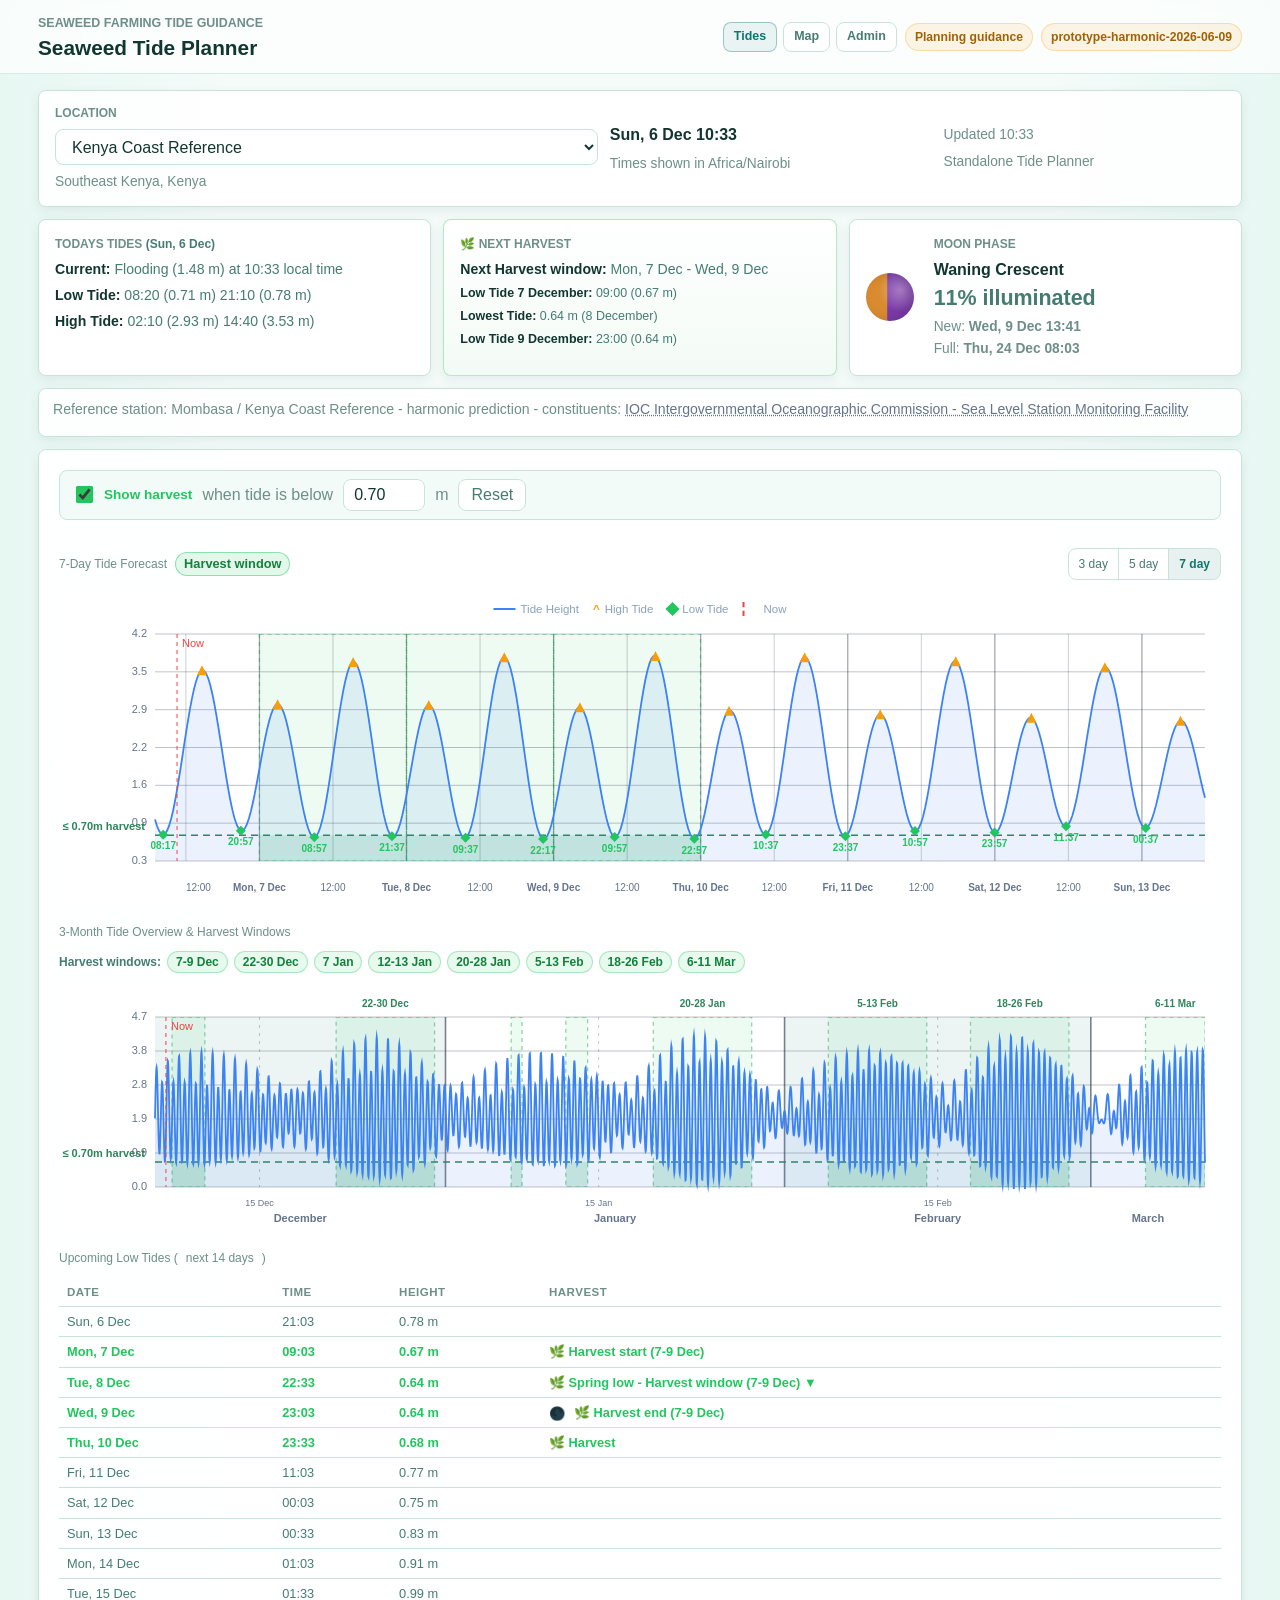
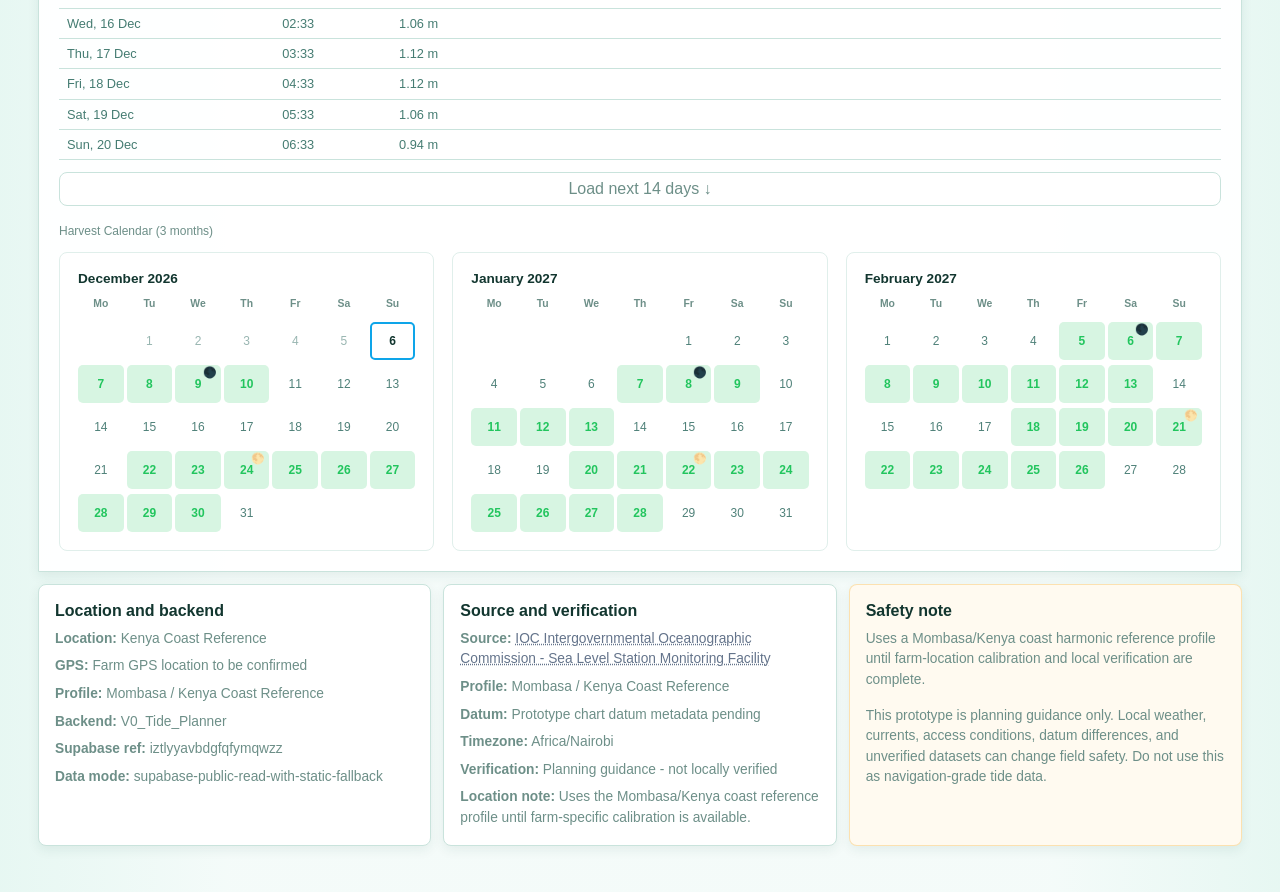
==== index.html @ 131a3a23 "Publish Seaweed Tide Planner static site" ====
<!doctype html>
<html lang="en">
<head>
  <meta charset="utf-8">
  <meta name="viewport" content="width=device-width, initial-scale=1">
  <meta name="theme-color" content="#0f766e">
  <title>Seaweed Tide Planner</title>
  <link rel="stylesheet" href="./assets/css/tides.css?v=20260611-today-date">
</head>
<body>
  <header class="app-header">
    <div class="app-header-inner">
      <div>
        <p class="eyebrow">Seaweed farming tide guidance</p>
        <h1>Seaweed Tide Planner</h1>
      </div>
      <div class="header-actions">
        <nav class="app-nav" aria-label="Main navigation">
          <a href="./index.html" aria-current="page">Tides</a>
          <a href="./map.html">Map</a>
          <a href="./admin.html">Admin</a>
        </nav>
        <div class="header-status">
        <span id="verificationBadge" class="status-pill">Loading</span>
        <span id="datasetBadge" class="status-pill status-muted">Dataset</span>
        </div>
      </div>
    </div>
  </header>

  <main class="app-shell">
    <section class="location-card" aria-label="Location and tide controls">
      <div class="field-group location-field">
        <label for="locationSelect">Location</label>
        <select id="locationSelect"></select>
        <span id="locationMeta" class="field-hint"></span>
      </div>

      <div class="clock-panel" aria-live="polite">
        <span id="localClock" class="clock-value">Loading</span>
        <span id="timeZoneLabel" class="field-hint">Times shown in selected timezone</span>
      </div>

      <div class="location-card-status">
        <span id="lastUpdated" class="panel-meta">Updated --</span>
        <span class="field-hint">Standalone Tide Planner</span>
      </div>
    </section>

    <section class="summary-grid" aria-label="Tide summary">
      <article class="summary-card today-tides-card">
        <div class="card-label">Todays Tides <span id="todayTidesDate"></span></div>
        <div class="summary-line"><strong>Current:</strong> <span id="currentTideState">Loading</span></div>
        <div class="summary-line"><strong>Low Tide:</strong> <span id="todayLowTides">--</span></div>
        <div class="summary-line"><strong>High Tide:</strong> <span id="todayHighTides">--</span></div>
      </article>

      <article class="summary-card accent">
        <div class="card-label">&#127807; Next Harvest</div>
        <div class="summary-line"><strong>Next Harvest window:</strong> <span id="harvestWindow">Loading</span></div>
        <div class="summary-line harvest-detail-line"><strong id="harvestStartLabel">Low Tide:</strong> <span id="harvestStartLow">--</span></div>
        <div class="summary-line harvest-detail-line"><strong>Lowest Tide:</strong> <span id="harvestLowestLow">--</span></div>
        <div class="summary-line harvest-detail-line"><strong id="harvestEndLabel">Low Tide:</strong> <span id="harvestEndLow">--</span></div>
      </article>

      <article class="summary-card moon-summary-card">
        <div class="moon-disc summary-moon-disc" aria-hidden="true"></div>
        <div class="moon-summary-content">
          <div class="card-label">Moon phase</div>
          <div id="moonPhase" class="card-main">Loading</div>
          <div id="moonIllumination" class="card-value">--</div>
          <div class="moon-events">
            <span>New: <strong id="nextNewMoon">--</strong></span>
            <span>Full: <strong id="nextFullMoon">--</strong></span>
          </div>
        </div>
      </article>
    </section>

    <section class="reference-card" aria-label="Reference tide station">
      <p id="referenceStationLine" class="reference-line">Reference station loading</p>
    </section>

    <section class="station-tides-section" aria-label="Local tides">
      <div class="station-tide-panel">
        <div class="station-threshold-bar">
          <label class="station-check-row" for="thresholdEnabled">
            <input id="thresholdEnabled" type="checkbox" checked>
            <span>Show harvest</span>
          </label>
          <span>when tide is below</span>
          <input id="thresholdInput" type="number" min="0" max="5" step="0.05" inputmode="decimal" value="0.70">
          <span>m</span>
          <button id="thresholdDefault" type="button">Reset</button>
        </div>

        <div class="station-subhead chart-subhead">
          <span class="station-subhead-main">
            <span id="forecastRangeLabel">7-Day Tide Forecast</span>
            <span class="harvest-chip">Harvest window</span>
          </span>
          <span class="forecast-range-selector" aria-label="Forecast range">
            <button type="button" data-forecast-days="3">3 day</button>
            <button type="button" data-forecast-days="5">5 day</button>
            <button type="button" data-forecast-days="7" aria-pressed="true">7 day</button>
          </span>
        </div>
        <div class="station-chart-frame detail">
          <div class="chart-legend" aria-hidden="true">
            <span class="legend-line">Tide Height</span>
            <span class="legend-high">High Tide</span>
            <span class="legend-low">Low Tide</span>
            <span class="legend-now">Now</span>
          </div>
          <canvas id="tideChart7d" aria-label="7-day tide forecast chart"></canvas>
        </div>

        <div class="station-subhead">3-Month Tide Overview &amp; Harvest Windows</div>
        <div id="overviewHarvestWindows" class="harvest-window-summary" aria-live="polite"></div>
        <div class="station-chart-frame overview">
          <canvas id="tideChartOverview" aria-label="3-month tide overview chart"></canvas>
        </div>

        <div class="station-subhead">Upcoming Low Tides (<span id="lowTideRangeLabel">next 14 days</span>)</div>
        <div class="station-table-wrap">
          <table class="low-tide-table">
            <thead>
              <tr>
                <th>Date</th>
                <th>Time</th>
                <th>Height</th>
                <th>Harvest</th>
              </tr>
            </thead>
            <tbody id="lowTideList"></tbody>
          </table>
        </div>
        <button id="loadMoreLows" type="button" class="load-more-button">Load next 14 days &darr;</button>

        <div class="station-subhead">Harvest Calendar (3 months)</div>
        <div id="harvestCalendar" class="harvest-calendar"></div>
      </div>
    </section>

    <section class="info-grid">
      <article class="panel info-panel">
        <h2>Location and backend</h2>
        <div id="locationDetails" class="detail-stack"></div>
      </article>

      <article class="panel info-panel">
        <h2>Source and verification</h2>
        <div id="sourceDetails" class="detail-stack"></div>
      </article>

      <article class="panel info-panel warning">
        <h2>Safety note</h2>
        <div id="safetyDetails" class="detail-stack"></div>
      </article>
    </section>
  </main>

  <noscript>
    <div class="noscript">JavaScript is required to calculate and display tide predictions.</div>
  </noscript>

  <script type="module" src="./assets/js/tide_page.js?v=20260611-today-date"></script>
</body>
</html>
---- assets/css/tides.css ----
:root {
  color-scheme: light;
  --bg: #eef8f5;
  --panel: #ffffff;
  --panel-soft: #f2f8f6;
  --control: #f2f8f6;
  --text: #12362f;
  --text-sec: #457c72;
  --text-muted: #6d8f88;
  --border: #c9e3dc;
  --border-soft: #e0efeb;
  --accent: #0f766e;
  --accent-blue: #3b82f6;
  --harvest: #22c55e;
  --harvest-dark: #15803d;
  --warn: #f59e0b;
  --danger: #ef4444;
  --shadow: 0 4px 12px rgba(31, 75, 68, 0.08);
}

* {
  box-sizing: border-box;
}

html {
  min-width: 320px;
  background: var(--bg);
}

body {
  margin: 0;
  color: var(--text);
  font-family: -apple-system, BlinkMacSystemFont, "Segoe UI", Roboto, "Helvetica Neue", sans-serif;
  line-height: 1.5;
  overflow-x: hidden;
  background:
    linear-gradient(90deg, rgba(230, 247, 242, 0.92), rgba(248, 253, 252, 0.62) 18%, rgba(248, 253, 252, 0.62) 82%, rgba(230, 247, 242, 0.92)),
    var(--bg);
}

button,
input,
select,
textarea {
  font: inherit;
}

button,
select,
input[type="number"] {
  min-height: 36px;
}

button {
  border: 1px solid var(--border);
  border-radius: 8px;
  background: var(--panel);
  color: var(--text-sec);
  cursor: pointer;
}

button:hover {
  border-color: var(--accent);
  color: var(--accent);
}

button:focus-visible,
select:focus-visible,
input:focus-visible {
  outline: 3px solid rgba(15, 118, 110, 0.2);
  outline-offset: 2px;
}

a {
  color: #64748b;
  text-decoration: underline dotted;
}

h1,
h2,
h3,
p {
  margin-top: 0;
}

p,
strong,
code {
  overflow-wrap: anywhere;
}

.app-header {
  border-bottom: 1px solid rgba(201, 227, 220, 0.72);
  background: rgba(255, 255, 255, 0.72);
  backdrop-filter: blur(10px);
}

.app-header-inner,
.app-shell {
  width: min(1500px, calc(100% - 76px));
  margin: 0 auto;
}

.app-header-inner {
  min-height: 70px;
  padding: 14px 0;
  display: flex;
  align-items: center;
  justify-content: space-between;
  gap: 16px;
}

.app-shell {
  padding: 16px 0 46px;
}

.eyebrow {
  margin: 0 0 3px;
  color: var(--text-muted);
  font-size: 0.78rem;
  font-weight: 600;
  letter-spacing: 0;
  text-transform: uppercase;
}

h1 {
  margin-bottom: 0;
  font-size: 1.3rem;
  font-weight: 600;
  line-height: 1.14;
}

h2 {
  margin-bottom: 8px;
  font-size: 1rem;
  font-weight: 600;
  line-height: 1.25;
}

h3 {
  margin: 0 0 12px;
  font-size: 1rem;
  font-weight: 600;
  line-height: 1.25;
}

.header-actions,
.header-status,
.location-card-status {
  display: flex;
  gap: 8px;
  flex-wrap: wrap;
  justify-content: flex-end;
}

.header-actions {
  align-items: center;
}

.app-nav {
  display: flex;
  align-items: center;
  gap: 6px;
  flex-wrap: wrap;
}

.app-nav a {
  min-height: 30px;
  display: inline-flex;
  align-items: center;
  padding: 4px 10px;
  border: 1px solid var(--border);
  border-radius: 8px;
  background: rgba(255, 255, 255, 0.72);
  color: var(--text-sec);
  font-size: 0.78rem;
  font-weight: 600;
  text-decoration: none;
}

.app-nav a:hover,
.app-nav a[aria-current="page"] {
  border-color: rgba(15, 118, 110, 0.36);
  background: rgba(15, 118, 110, 0.08);
  color: var(--accent);
}

.admin-header-controls {
  min-width: min(920px, 72vw);
  display: grid;
  gap: 6px;
  justify-items: end;
}

.admin-header-status {
  display: flex;
  align-items: center;
  justify-content: flex-end;
  gap: 10px;
  flex-wrap: wrap;
}

.admin-auth-status {
  margin: 0;
  color: var(--text-muted);
  font-size: 0.74rem;
}

.admin-auth-status[data-status="error"] {
  color: var(--danger);
  font-weight: 600;
}

.admin-auth-inline {
  display: grid;
  grid-template-columns: minmax(190px, 250px) minmax(170px, 230px) auto auto;
  gap: 8px;
  align-items: end;
}

.admin-auth-inline label {
  display: grid;
  gap: 4px;
  text-align: left;
}

.admin-auth-inline input {
  min-height: 32px;
}

.admin-auth-inline button {
  min-height: 32px;
  padding: 0 12px;
}

.location-card,
.summary-grid,
.info-grid {
  min-width: 0;
  display: grid;
  gap: 12px;
}

.location-card > *,
.summary-grid > *,
.info-grid > * {
  min-width: 0;
}

.location-card {
  grid-template-columns: minmax(260px, 1.35fr) minmax(220px, 0.8fr) minmax(180px, 0.7fr);
  align-items: stretch;
  margin-bottom: 12px;
  padding: 13px 16px;
  border: 1px solid var(--border);
  border-radius: 8px;
  background: rgba(255, 255, 255, 0.9);
  box-shadow: var(--shadow);
}

.field-group,
.clock-panel,
.location-card-status {
  min-width: 0;
  display: flex;
  flex-direction: column;
  justify-content: center;
  gap: 7px;
}

label,
.card-label {
  color: var(--text-muted);
  font-size: 0.75rem;
  font-weight: 600;
  letter-spacing: 0;
  text-transform: uppercase;
}

.card-label span {
  color: var(--text-sec);
  font-weight: 600;
  text-transform: none;
}

select,
input[type="number"],
input[type="text"],
input[type="email"],
input[type="password"],
input[type="date"],
textarea {
  width: 100%;
  border: 1px solid var(--border);
  border-radius: 8px;
  background: #fff;
  color: var(--text);
  padding: 0 12px;
}

input[type="text"],
input[type="email"],
input[type="password"],
input[type="date"] {
  min-height: 36px;
}

textarea {
  min-height: 70px;
  padding: 9px 12px;
  resize: vertical;
}

.field-hint,
.panel-meta,
.card-note,
.moon-events,
.detail-stack {
  color: var(--text-muted);
  font-size: 0.86rem;
}

.clock-value {
  color: var(--text);
  font-size: 1rem;
  font-weight: 600;
}

.summary-grid {
  grid-template-columns: repeat(3, minmax(0, 1fr));
  margin-bottom: 12px;
}

.summary-card,
.panel {
  border: 1px solid var(--border);
  border-radius: 8px;
  background: var(--panel);
  box-shadow: var(--shadow);
}

.summary-card {
  min-height: 142px;
  padding: 15px 16px;
  display: flex;
  flex-direction: column;
  gap: 7px;
}

.moon-summary-card {
  display: grid;
  grid-template-columns: 54px minmax(0, 1fr);
  align-items: center;
  column-gap: 14px;
}

.moon-summary-content {
  min-width: 0;
  display: flex;
  flex-direction: column;
  gap: 7px;
}

.summary-card.accent {
  border-color: rgba(34, 197, 94, 0.35);
  background: linear-gradient(180deg, #ffffff 0%, #f3fbf6 100%);
}

.card-main {
  color: var(--text);
  font-size: 1rem;
  font-weight: 600;
  line-height: 1.25;
}

.card-value {
  color: var(--text-sec);
  font-size: 1.34rem;
  line-height: 1.05;
  font-weight: 700;
}

.moon-events {
  display: flex;
  flex-direction: column;
  gap: 2px;
}

.summary-line {
  color: var(--text-sec);
  font-size: 0.88rem;
  line-height: 1.35;
}

.summary-line strong {
  color: var(--text);
  font-weight: 600;
}

.harvest-detail-line {
  font-size: 0.78rem;
  line-height: 1.28;
}

.reference-card {
  margin: 0 0 12px;
  padding: 10px 14px;
  border: 1px solid var(--border);
  border-radius: 8px;
  background: rgba(255, 255, 255, 0.9);
  box-shadow: var(--shadow);
}

.status-pill {
  display: inline-flex;
  align-items: center;
  width: fit-content;
  min-height: 28px;
  padding: 4px 9px;
  border: 1px solid rgba(15, 118, 110, 0.24);
  border-radius: 999px;
  background: rgba(15, 118, 110, 0.09);
  color: var(--accent);
  font-size: 0.76rem;
  font-weight: 600;
  white-space: nowrap;
}

.status-pill[data-status*="unverified"],
.status-pill[data-status*="placeholder"],
.status-pill[data-status*="reference"],
.status-muted {
  border-color: rgba(245, 158, 11, 0.3);
  background: rgba(245, 158, 11, 0.1);
  color: #a16207;
}

.station-tides-section {
  margin-top: 8px;
  min-width: 0;
}

.station-tide-panel {
  min-width: 0;
  max-width: 100%;
  overflow-x: hidden;
  margin-top: 0;
  padding: 20px;
  border: 1px solid var(--border);
  border-radius: 8px 8px 0 0;
  background: rgba(255, 255, 255, 0.96);
  box-shadow: var(--shadow);
}

.reference-line {
  margin: 0 0 6px;
  color: var(--text-muted);
  font-size: 0.88rem;
  overflow-wrap: anywhere;
}

.reference-line a {
  overflow-wrap: anywhere;
}

.station-threshold-bar {
  min-width: 0;
  min-height: 46px;
  display: flex;
  align-items: center;
  gap: 10px;
  flex-wrap: wrap;
  margin-bottom: 28px;
  padding: 8px 12px;
  border: 1px solid var(--border);
  border-radius: 8px;
  background: rgba(241, 250, 247, 0.8);
  color: var(--text-muted);
}

.station-check-row {
  display: flex;
  align-items: center;
  gap: 8px;
  color: var(--harvest);
  font-size: 0.85rem;
  font-weight: 600;
  text-transform: none;
}

.station-check-row input {
  width: 17px;
  height: 17px;
  accent-color: var(--harvest);
}

.station-threshold-bar input[type="number"] {
  width: 82px;
  min-height: 32px;
  padding: 0 10px;
}

.station-threshold-bar button {
  min-height: 32px;
  padding: 0 12px;
}

.moon-disc {
  width: 42px;
  height: 42px;
  flex: 0 0 auto;
  border-radius: 50%;
  background:
    radial-gradient(circle at 72% 35%, rgba(255, 255, 255, 0.35), transparent 22px),
    linear-gradient(90deg, #d98b2f 0 44%, #7c3ba8 45% 100%);
  box-shadow: inset -7px 0 12px rgba(33, 18, 60, 0.18);
}

.summary-moon-disc {
  width: 48px;
  height: 48px;
}

.station-subhead {
  display: flex;
  align-items: center;
  gap: 8px;
  margin: 16px 0 12px;
  color: var(--text-muted);
  font-size: 0.75rem;
  font-weight: 500;
}

.chart-subhead {
  justify-content: space-between;
}

.station-subhead-main {
  display: inline-flex;
  align-items: center;
  gap: 8px;
  flex-wrap: wrap;
}

.forecast-range-selector {
  display: inline-flex;
  align-items: center;
  overflow: hidden;
  border: 1px solid var(--border);
  border-radius: 8px;
  background: #fff;
}

.forecast-range-selector button {
  min-height: 30px;
  padding: 0 10px;
  border: 0;
  border-radius: 0;
  border-right: 1px solid var(--border);
  background: transparent;
  color: var(--text-sec);
  font-size: 0.75rem;
}

.forecast-range-selector button:last-child {
  border-right: 0;
}

.forecast-range-selector button[aria-pressed="true"] {
  background: rgba(15, 118, 110, 0.1);
  color: var(--accent);
  font-weight: 700;
}

.harvest-chip {
  display: inline-flex;
  align-items: center;
  min-height: 22px;
  padding: 1px 8px;
  border: 1px solid rgba(34, 197, 94, 0.45);
  border-radius: 999px;
  background: rgba(34, 197, 94, 0.13);
  color: var(--harvest-dark);
  font-size: 0.8rem;
  font-weight: 700;
}

.harvest-window-summary {
  min-height: 26px;
  display: flex;
  align-items: center;
  gap: 6px;
  flex-wrap: wrap;
  margin: -4px 0 8px;
  color: var(--text-muted);
  font-size: 0.75rem;
}

.harvest-window-summary strong {
  color: var(--text-sec);
  font-weight: 600;
}

.harvest-window-chip {
  display: inline-flex;
  align-items: center;
  min-height: 22px;
  padding: 1px 8px;
  border: 1px solid rgba(34, 197, 94, 0.32);
  border-radius: 999px;
  background: rgba(34, 197, 94, 0.1);
  color: var(--harvest-dark);
  font-weight: 600;
}

.station-chart-frame {
  position: relative;
  width: 100%;
  min-width: 0;
  max-width: 100%;
  overflow: hidden;
}

.station-chart-frame.detail {
  height: 315px;
  min-height: 315px;
}

.station-chart-frame.overview {
  height: 250px;
  min-height: 250px;
}

.station-chart-frame canvas {
  display: block;
  width: 100%;
  height: 100%;
  border: 0;
  border-radius: 0;
  background: #fff;
}

.chart-legend {
  position: absolute;
  top: 9px;
  left: 50%;
  z-index: 2;
  display: flex;
  gap: 14px;
  align-items: center;
  transform: translateX(-50%);
  color: #8aa0ba;
  font-size: 0.72rem;
  pointer-events: none;
  white-space: nowrap;
}

.chart-legend span::before {
  display: inline-block;
  margin-right: 5px;
}

.legend-line::before {
  width: 22px;
  height: 0;
  border-top: 2px solid #3b82f6;
  content: "";
  vertical-align: 3px;
}

.legend-high::before {
  color: #f59e0b;
  content: "^";
  font-weight: 700;
}

.legend-low::before {
  width: 10px;
  height: 10px;
  background: var(--harvest);
  content: "";
  transform: rotate(45deg);
  vertical-align: -1px;
}

.legend-now::before {
  width: 14px;
  height: 14px;
  border-left: 2px dashed var(--danger);
  content: "";
  vertical-align: -3px;
}

.station-table-wrap {
  width: 100%;
  overflow-x: auto;
}

.low-tide-table {
  width: 100%;
  border-collapse: collapse;
  color: var(--text-sec);
  font-size: 0.8rem;
}

.low-tide-table th {
  padding: 5px 8px;
  border-bottom: 1px solid var(--border);
  color: var(--text-muted);
  font-size: 0.72rem;
  font-weight: 600;
  letter-spacing: 0.5px;
  text-align: left;
  text-transform: uppercase;
}

.low-tide-table td {
  padding: 5px 8px;
  border-bottom: 1px solid var(--border);
}

.low-tide-table tr.harvest-row td {
  color: var(--harvest);
  font-weight: 600;
}

.harvest-text,
.spring-low {
  color: var(--harvest);
  font-weight: 600;
}

.moon-symbol-inline {
  display: inline-block;
  min-width: 20px;
  margin-right: 5px;
  font-size: 0.82rem;
  line-height: 1;
  vertical-align: -1px;
}

.moon-dot {
  display: inline-block;
  width: 12px;
  height: 12px;
  margin-right: 7px;
  border-radius: 50%;
  vertical-align: -1px;
}

.moon-dot.new {
  background: #6b3fa0;
}

.moon-dot.full {
  background: #f4b044;
}

.muted-cell {
  color: var(--text-muted);
}

.load-more-button {
  width: 100%;
  min-height: 34px;
  margin-top: 12px;
  color: var(--text-muted);
  background: #fff;
}

.harvest-calendar {
  display: grid;
  grid-template-columns: repeat(3, minmax(0, 1fr));
  gap: 18px;
}

.calendar-month {
  min-width: 0;
  padding: 18px;
  border: 1px solid var(--border-soft);
  border-radius: 8px;
  background: #fff;
}

.calendar-month h3 {
  margin-bottom: 8px;
  color: var(--text);
  font-size: 0.85rem;
  font-weight: 700;
}

.calendar-grid {
  display: grid;
  grid-template-columns: repeat(7, minmax(0, 1fr));
  gap: 5px 3px;
}

.calendar-head {
  margin-bottom: 10px;
  color: var(--text-muted);
  font-size: 0.65rem;
  font-weight: 600;
  text-align: center;
}

.calendar-day {
  position: relative;
  min-height: 38px;
  display: flex;
  align-items: center;
  justify-content: center;
  border: 1px solid transparent;
  border-radius: 5px;
  color: #4f8179;
  font-size: 0.75rem;
}

.calendar-day.harvest {
  background: rgba(34, 197, 94, 0.18);
  color: var(--harvest);
  font-weight: 700;
}

.calendar-day.today {
  border: 2px solid #0ea5e9;
  color: var(--text);
  font-weight: 700;
}

.calendar-day.past {
  opacity: 0.58;
}

.calendar-day.empty {
  visibility: hidden;
}

.calendar-day small,
.calendar-day .calendar-moon {
  position: absolute;
  right: 3px;
  top: 1px;
  color: var(--warn);
  font-size: 0.68rem;
  font-weight: 700;
  line-height: 1;
}

.info-grid {
  grid-template-columns: repeat(3, minmax(0, 1fr));
  margin-top: 12px;
}

.panel {
  min-width: 0;
  padding: 16px;
}

.settings-shell,
.admin-shell {
  display: grid;
  gap: 12px;
}

.admin-shell {
  width: min(1720px, calc(100% - 76px));
}

.settings-hero {
  min-width: 0;
  display: flex;
  justify-content: space-between;
  align-items: flex-start;
  gap: 14px;
  padding: 16px;
  border: 1px solid var(--border);
  border-radius: 8px;
  background: rgba(255, 255, 255, 0.9);
  box-shadow: var(--shadow);
}

.settings-hero > div {
  min-width: 0;
}

.settings-hero h2,
.settings-hero p {
  margin-bottom: 4px;
}

.settings-hero p {
  color: var(--text-muted);
  font-size: 0.86rem;
  overflow-wrap: anywhere;
}

.settings-grid {
  min-width: 0;
  display: grid;
  grid-template-columns: repeat(3, minmax(0, 1fr));
  gap: 12px;
}

.settings-grid > * {
  min-width: 0;
}

.section-head {
  display: flex;
  align-items: center;
  justify-content: space-between;
  gap: 12px;
  margin-bottom: 10px;
}

.section-head.compact {
  margin-bottom: 12px;
}

.section-head h2 {
  margin-bottom: 0;
}

.metric-list {
  display: grid;
  gap: 7px;
}

.metric-row {
  display: grid;
  grid-template-columns: minmax(110px, 0.7fr) minmax(0, 1.3fr);
  gap: 10px;
  align-items: baseline;
  color: var(--text-muted);
  font-size: 0.82rem;
}

.metric-row strong {
  min-width: 0;
  color: var(--text-sec);
  font-weight: 600;
  overflow-wrap: anywhere;
}

.responsive-table-wrap,
.mini-table-wrap {
  min-width: 0;
  max-width: 100%;
  width: 100%;
  overflow-x: auto;
}

.management-table,
.mini-table {
  width: 100%;
  border-collapse: collapse;
  color: var(--text-sec);
  font-size: 0.8rem;
}

.management-table th,
.mini-table th {
  padding: 7px 8px;
  border-bottom: 1px solid var(--border);
  color: var(--text-muted);
  font-size: 0.72rem;
  font-weight: 600;
  letter-spacing: 0.5px;
  text-align: left;
  text-transform: uppercase;
  white-space: nowrap;
}

.management-table td,
.mini-table td {
  min-width: 120px;
  padding: 8px;
  border-bottom: 1px solid var(--border);
  vertical-align: top;
  overflow-wrap: anywhere;
}

.management-table td strong {
  display: block;
  color: var(--text);
  font-weight: 600;
}

.management-table td span {
  display: block;
  color: var(--text-muted);
  font-size: 0.76rem;
  overflow-wrap: anywhere;
}

.management-table td span.status-pill {
  display: inline-flex;
  margin: 1px 4px 1px 0;
  color: #a16207;
  font-size: 0.72rem;
}

.admin-data-table {
  min-width: 1620px;
}

.admin-data-table th {
  padding: 6px;
}

body:not(.admin-signed-in) [data-admin-only] {
  display: none;
}

.admin-data-table td {
  min-width: 116px;
  padding: 6px;
  vertical-align: middle;
}

.admin-data-table input,
.admin-data-table select {
  min-height: 30px;
  padding: 0 8px;
  border-radius: 6px;
  font-size: 0.78rem;
}

.admin-data-table .readonly-value,
.admin-data-table .readonly-muted {
  min-height: 30px;
  display: flex;
  align-items: center;
  color: var(--text);
  font-size: 0.8rem;
  line-height: 1.25;
}

.admin-data-table .readonly-muted {
  color: var(--text-muted);
}

.readonly-stack {
  min-height: 30px;
  display: grid;
  align-content: center;
  gap: 3px;
}

.readonly-stack span {
  color: var(--text);
  font-size: 0.78rem;
  line-height: 1.25;
}

.admin-data-table input[type="checkbox"] {
  width: 15px;
  min-height: 0;
  padding: 0;
  accent-color: var(--accent);
}

.admin-data-table .id-cell {
  min-width: 135px;
  max-width: 160px;
  white-space: normal;
}

.admin-data-table .id-cell span {
  margin-top: 2px;
  font-size: 0.68rem;
  line-height: 1.25;
}

.row-editor-stack {
  display: grid;
  gap: 5px;
  min-width: 210px;
}

.row-editor-pair {
  display: grid;
  grid-template-columns: 1fr 1fr;
  gap: 5px;
}

.inline-editor-pair {
  min-width: 190px;
  display: grid;
  grid-template-columns: minmax(0, 1fr) minmax(0, 1fr);
  gap: 5px;
}

.inline-editor-pair input {
  min-width: 0;
}

.toggle-cell {
  min-width: 90px;
}

.toggle-cell label {
  min-height: 22px;
  display: flex;
  align-items: center;
  gap: 6px;
  color: var(--text-sec);
  font-size: 0.72rem;
  font-weight: 500;
  text-transform: none;
}

.save-cell {
  min-width: 82px;
}

.save-cell button {
  min-height: 30px;
  padding: 0 10px;
  border-color: rgba(15, 118, 110, 0.32);
  color: var(--accent);
  font-size: 0.78rem;
}

.draft-row td {
  background: rgba(15, 118, 110, 0.05);
}

.editing-row td {
  background: rgba(15, 118, 110, 0.07);
}

.save-cell button[data-save-location],
.save-cell button[data-save-dataset] {
  border-color: rgba(15, 118, 110, 0.5);
  background: rgba(15, 118, 110, 0.08);
  color: var(--accent);
  font-weight: 600;
}

.mini-table {
  margin-top: 8px;
  font-size: 0.76rem;
  table-layout: fixed;
}

.button-row {
  display: flex;
  gap: 8px;
  flex-wrap: wrap;
  margin-top: 12px;
}

.button-row button {
  min-height: 34px;
  padding: 0 12px;
}

.admin-form {
  display: grid;
  grid-template-columns: repeat(3, minmax(0, 1fr));
  gap: 10px;
  margin-bottom: 14px;
  padding: 12px;
  border: 1px solid var(--border);
  border-radius: 8px;
  background: var(--panel-soft);
}

.admin-form label {
  display: grid;
  gap: 6px;
  color: var(--text-muted);
}

.admin-form .button-row {
  align-self: end;
  margin-top: 0;
}

.workflow-list {
  display: grid;
  gap: 8px;
}

.workflow-item {
  display: flex;
  justify-content: space-between;
  gap: 12px;
  padding: 10px 12px;
  border: 1px solid var(--border);
  border-radius: 8px;
  background: rgba(255, 255, 255, 0.72);
}

.workflow-item strong {
  color: var(--text);
  font-weight: 600;
}

.workflow-item p {
  margin: 3px 0 0;
  color: var(--text-muted);
  font-size: 0.82rem;
  overflow-wrap: anywhere;
}

.admin-management-card {
  border: 1px solid var(--border);
  border-radius: 8px;
  background: var(--panel);
  box-shadow: var(--shadow);
  overflow: hidden;
}

.admin-auth-card {
  display: grid;
  grid-template-columns: minmax(220px, 0.8fr) minmax(420px, 1.2fr);
  gap: 14px;
  align-items: center;
  padding: 16px;
  border: 1px solid var(--border);
  border-radius: 8px;
  background: var(--panel);
  box-shadow: var(--shadow);
}

.admin-auth-card h2,
.admin-auth-card p {
  margin-bottom: 4px;
}

.admin-auth-card .field-hint[data-status="error"] {
  color: var(--danger);
  font-weight: 600;
}

.admin-auth-form {
  display: grid;
  grid-template-columns: minmax(160px, 1fr) minmax(160px, 1fr) auto auto;
  gap: 8px;
  align-items: end;
}

.admin-auth-form label {
  display: grid;
  gap: 6px;
}

.admin-auth-form button {
  min-height: 36px;
  padding: 0 12px;
}

button:disabled {
  opacity: 0.55;
  cursor: not-allowed;
}

.admin-card-summary {
  min-height: 58px;
  display: flex;
  align-items: center;
  justify-content: space-between;
  gap: 14px;
  padding: 13px 16px;
  cursor: pointer;
  list-style: none;
}

.admin-card-summary::-webkit-details-marker {
  display: none;
}

.admin-card-summary::after {
  content: "▾";
  color: var(--text-sec);
  font-size: 0.88rem;
}

.admin-management-card:not([open]) .admin-card-summary::after {
  content: "▸";
}

.admin-card-summary strong {
  display: block;
  color: var(--text);
  font-size: 1rem;
  font-weight: 600;
}

.admin-card-summary small {
  display: block;
  color: var(--text-muted);
  font-size: 0.82rem;
  font-weight: 500;
}

.admin-card-body {
  display: grid;
  gap: 14px;
  padding: 0 16px 16px;
}

.admin-toolbar {
  display: flex;
  align-items: center;
  gap: 8px;
  flex-wrap: wrap;
  padding-top: 4px;
}

.admin-toolbar button,
.admin-data-table button {
  min-height: 34px;
  padding: 0 12px;
}

.admin-status {
  color: var(--text-muted);
  font-size: 0.82rem;
}

.admin-status[data-status="error"] {
  color: var(--danger);
  font-weight: 600;
}

.admin-data-table tr:hover td {
  background: rgba(15, 118, 110, 0.03);
}

.check-list {
  margin: 0;
  padding-left: 18px;
  color: var(--text-sec);
  font-size: 0.86rem;
}

.check-list li + li {
  margin-top: 5px;
}

.info-panel h2 {
  color: var(--text);
  font-size: 1rem;
}

.detail-stack {
  display: grid;
  gap: 7px;
  min-width: 0;
  overflow-wrap: anywhere;
}

.detail-stack p {
  margin-bottom: 8px;
  overflow-wrap: anywhere;
}

.warning {
  border-color: rgba(245, 158, 11, 0.28);
  background: #fffaf0;
}

.empty-state,
.noscript {
  border: 1px solid var(--border);
  border-radius: 8px;
  padding: 12px;
  color: var(--text-muted);
  background: #fff;
}

.noscript {
  width: min(800px, calc(100% - 28px));
  margin: 20px auto;
}

.map-shell {
  display: grid;
  gap: 12px;
}

.map-intro-card {
  min-width: 0;
  display: flex;
  align-items: center;
  justify-content: space-between;
  gap: 16px;
  padding: 14px 16px;
  border: 1px solid var(--border);
  border-radius: 8px;
  background: rgba(255, 255, 255, 0.9);
  box-shadow: var(--shadow);
}

.map-intro-card h2 {
  margin-bottom: 4px;
}

.map-intro-card p {
  margin-bottom: 0;
  color: var(--text-muted);
  font-size: 0.86rem;
}

.map-intro-meta {
  display: grid;
  gap: 6px;
  justify-items: end;
}

.map-legend {
  display: flex;
  align-items: center;
  justify-content: flex-end;
  gap: 10px;
  flex-wrap: wrap;
  color: var(--text-sec);
  font-size: 0.78rem;
}

.map-legend span {
  display: inline-flex;
  align-items: center;
  gap: 5px;
}

.map-marker-sample,
.map-marker-icon {
  display: inline-flex;
  align-items: center;
  justify-content: center;
  border: 2px solid #fff;
  border-radius: 999px;
  color: #fff;
  font-weight: 700;
  box-shadow: 0 2px 8px rgba(18, 54, 47, 0.28);
}

.map-marker-sample {
  width: 20px;
  height: 20px;
  font-size: 0.72rem;
}

.map-marker-icon {
  width: 34px;
  height: 34px;
  font-size: 1rem;
}

.map-marker-sample.farm,
.map-marker-icon.farm {
  background: #16a34a;
}

.map-marker-sample.tide-reference,
.map-marker-icon.tide-reference {
  background: #0ea5e9;
}

.map-layout {
  min-width: 0;
  display: grid;
  grid-template-columns: minmax(0, 1fr) 360px;
  gap: 12px;
  align-items: stretch;
}

.map-panel {
  position: relative;
  min-width: 0;
  min-height: 650px;
  overflow: hidden;
  border: 1px solid var(--border);
  border-radius: 8px;
  background: var(--panel);
  box-shadow: var(--shadow);
}

.farm-map {
  width: 100%;
  height: 100%;
  min-height: 650px;
  background: #dfeee9;
}

.map-sidebar {
  min-width: 0;
  display: grid;
  gap: 12px;
  align-content: start;
}

.map-location-list {
  display: grid;
  gap: 8px;
}

.map-location-item {
  min-width: 0;
  display: grid;
  grid-template-columns: minmax(0, 1fr) auto;
  gap: 10px;
  align-items: center;
  padding: 10px 12px;
  border: 1px solid var(--border);
  border-radius: 8px;
  background: rgba(255, 255, 255, 0.76);
}

.map-location-item[data-focus-marker] {
  cursor: pointer;
}

.map-location-item[data-focus-marker]:hover,
.map-location-item[data-focus-marker]:focus-visible,
.map-location-item[data-focus-marker].active {
  border-color: rgba(15, 118, 110, 0.46);
  background: rgba(15, 118, 110, 0.06);
}

.map-location-item[data-focus-marker]:focus-visible {
  outline: 3px solid rgba(15, 118, 110, 0.2);
  outline-offset: 2px;
}

.map-location-item.muted {
  border-color: var(--border-soft);
  background: rgba(242, 248, 246, 0.72);
}

.map-location-item.farm {
  border-color: rgba(34, 197, 94, 0.28);
}

.map-location-item.tide-reference {
  grid-template-columns: minmax(0, 1fr);
  border-color: rgba(14, 165, 233, 0.28);
  background: rgba(240, 249, 255, 0.72);
}

.map-location-item strong,
.map-location-item span,
.map-location-item small {
  display: block;
  min-width: 0;
  overflow-wrap: anywhere;
}

.map-location-item strong {
  color: var(--text);
  font-size: 0.88rem;
  font-weight: 600;
}

.map-location-item span,
.map-location-item small {
  color: var(--text-muted);
  font-size: 0.78rem;
}

.map-location-item a,
.map-popup a {
  display: inline-flex;
  align-items: center;
  min-height: 30px;
  padding: 3px 10px;
  border: 1px solid rgba(15, 118, 110, 0.28);
  border-radius: 8px;
  color: var(--accent);
  font-size: 0.78rem;
  font-weight: 600;
  text-decoration: none;
}

.map-popup {
  display: grid;
  gap: 5px;
  min-width: 180px;
  color: var(--text-sec);
}

.map-popup strong {
  color: var(--text);
}

.map-popup span {
  color: var(--text-muted);
  font-size: 0.82rem;
}

.map-fallback {
  position: absolute;
  left: 16px;
  right: 16px;
  bottom: 16px;
  z-index: 500;
  box-shadow: var(--shadow);
}

.leaflet-container {
  font-family: inherit;
}

@media (max-width: 980px) {
  .app-header-inner,
  .app-shell {
    width: min(100% - 28px, 1500px);
  }

  .location-card,
  .summary-grid,
  .info-grid,
  .settings-grid,
  .harvest-calendar,
  .map-layout {
    grid-template-columns: 1fr;
  }

  .map-panel,
  .farm-map {
    min-height: 520px;
  }

  .admin-form {
    grid-template-columns: 1fr 1fr;
  }

  .admin-auth-card,
  .admin-auth-form,
  .admin-auth-inline {
    grid-template-columns: 1fr;
  }

  .station-tide-panel {
    padding: 18px 14px 22px;
  }

  .station-chart-frame.detail {
    height: 260px;
    min-height: 260px;
  }

  .station-chart-frame.overview {
    height: 245px;
    min-height: 245px;
  }
}

@media (max-width: 620px) {
  .app-header-inner,
  .app-shell {
    width: calc(100vw - 20px);
    max-width: calc(100vw - 20px);
  }

  .app-header-inner {
    align-items: flex-start;
    flex-direction: column;
  }

  .admin-header-controls {
    min-width: 0;
    width: 100%;
    justify-items: start;
  }

  .admin-header-status {
    justify-content: flex-start;
  }

  .header-actions {
    justify-content: flex-start;
  }

  .header-status,
  .location-card-status {
    justify-content: flex-start;
  }

  .settings-hero,
  .map-intro-card,
  .workflow-item {
    flex-direction: column;
  }

  .settings-shell,
  .admin-shell,
  .settings-shell > *,
  .admin-shell > *,
  .settings-grid,
  .settings-grid > * {
    width: 100%;
    max-width: 100%;
  }

  .section-head {
    align-items: flex-start;
    flex-direction: column;
  }

  .admin-form {
    grid-template-columns: 1fr;
  }

  .management-table {
    min-width: 760px;
  }

  .mini-table th,
  .mini-table td {
    min-width: 0;
    padding: 6px 7px;
    overflow-wrap: anywhere;
  }

  .metric-row {
    grid-template-columns: 1fr;
    gap: 2px;
  }

  .location-card,
  .summary-card,
  .panel {
    padding: 12px;
  }

  .station-threshold-bar {
    align-items: center;
    flex-direction: row;
  }

  .station-threshold-bar input[type="number"] {
    width: 82px;
  }

  .moon-summary-card {
    grid-template-columns: 48px minmax(0, 1fr);
  }

  .chart-legend {
    display: none;
  }

  .low-tide-table {
    min-width: 560px;
  }
}
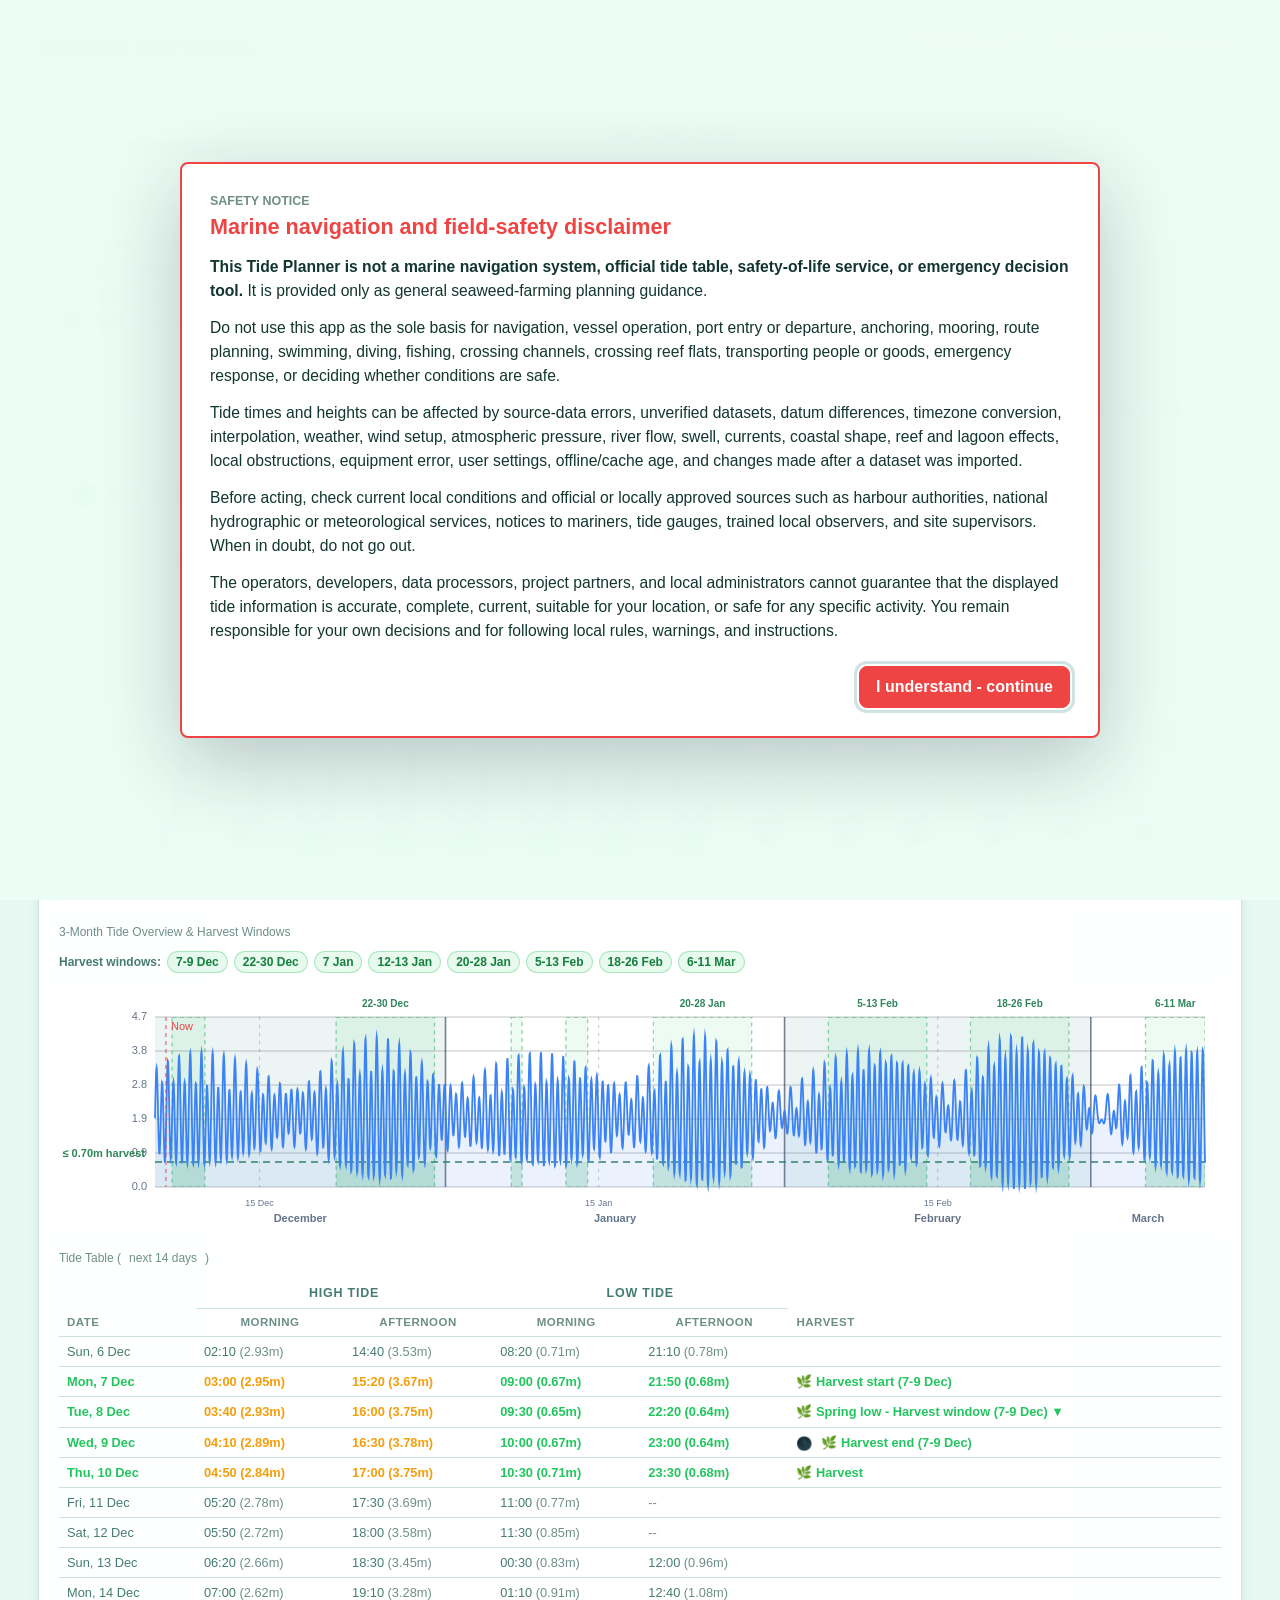
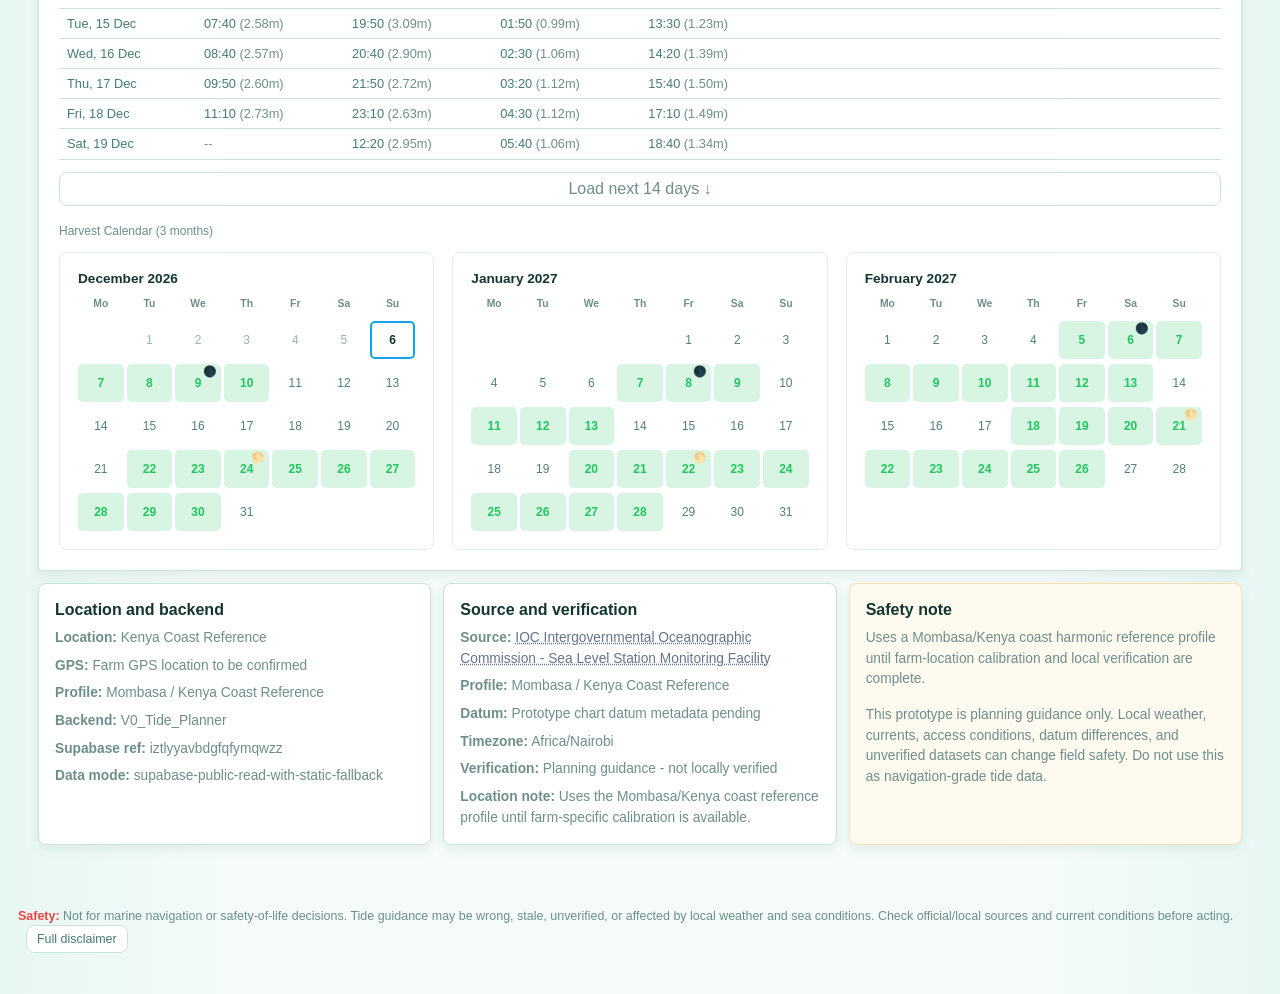
==== commit 66c11443: "Publish latest tide planner" ====
--- a/index.html
+++ b/index.html
@@ -5,7 +5,7 @@
   <meta name="viewport" content="width=device-width, initial-scale=1">
   <meta name="theme-color" content="#0f766e">
   <title>Seaweed Tide Planner</title>
-  <link rel="stylesheet" href="./assets/css/tides.css?v=20260611-today-date">
+  <link rel="stylesheet" href="./assets/css/tides.css?v=20260611-high-tide-yellow">
 </head>
 <body>
   <header class="app-header">
@@ -121,15 +121,21 @@
           <canvas id="tideChartOverview" aria-label="3-month tide overview chart"></canvas>
         </div>
 
-        <div class="station-subhead">Upcoming Low Tides (<span id="lowTideRangeLabel">next 14 days</span>)</div>
+        <div class="station-subhead">Tide Table (<span id="lowTideRangeLabel">next 14 days</span>)</div>
         <div class="station-table-wrap">
           <table class="low-tide-table">
             <thead>
               <tr>
-                <th>Date</th>
-                <th>Time</th>
-                <th>Height</th>
-                <th>Harvest</th>
+                <th rowspan="2">Date</th>
+                <th colspan="2" class="tide-group-heading high-tide-heading">High Tide</th>
+                <th colspan="2" class="tide-group-heading">Low Tide</th>
+                <th rowspan="2">Harvest</th>
+              </tr>
+              <tr>
+                <th>Morning</th>
+                <th>Afternoon</th>
+                <th>Morning</th>
+                <th>Afternoon</th>
               </tr>
             </thead>
             <tbody id="lowTideList"></tbody>
@@ -160,10 +166,15 @@
     </section>
   </main>
 
+  <footer class="marine-disclaimer-footer">
+    <p><strong>Safety:</strong> Not for marine navigation or safety-of-life decisions. Tide guidance may be wrong, stale, unverified, or affected by local weather and sea conditions. Check official/local sources and current conditions before acting. <button type="button" data-disclaimer-open>Full disclaimer</button></p>
+  </footer>
+
   <noscript>
     <div class="noscript">JavaScript is required to calculate and display tide predictions.</div>
   </noscript>
 
-  <script type="module" src="./assets/js/tide_page.js?v=20260611-today-date"></script>
+  <script type="module" src="./assets/js/disclaimer.js?v=20260611-disclaimer"></script>
+  <script type="module" src="./assets/js/tide_page.js?v=20260611-high-tide-yellow"></script>
 </body>
 </html>
--- a/assets/css/tides.css
+++ b/assets/css/tides.css
@@ -701,6 +701,7 @@
   border-collapse: collapse;
   color: var(--text-sec);
   font-size: 0.8rem;
+  min-width: 860px;
 }
 
 .low-tide-table th {
@@ -714,14 +715,52 @@
   text-transform: uppercase;
 }
 
+.low-tide-table th[rowspan] {
+  vertical-align: bottom;
+}
+
+.low-tide-table .tide-group-heading {
+  color: var(--text-main);
+  font-size: 0.78rem;
+  letter-spacing: 0.8px;
+  text-align: center;
+}
+
+.low-tide-table thead tr:nth-child(2) th {
+  border-bottom-color: var(--border);
+  color: var(--text-muted);
+  text-align: center;
+}
+
 .low-tide-table td {
   padding: 5px 8px;
   border-bottom: 1px solid var(--border);
 }
 
+.tide-event-cell {
+  white-space: nowrap;
+}
+
+.tide-event-height {
+  color: var(--text-muted);
+}
+
 .low-tide-table tr.harvest-row td {
   color: var(--harvest);
   font-weight: 600;
+}
+
+.low-tide-table tr.harvest-row .high-tide-cell {
+  color: var(--warn);
+  font-weight: 700;
+}
+
+.low-tide-table tr.harvest-row .high-tide-cell .tide-event-height {
+  color: var(--warn);
+}
+
+.low-tide-table tr.harvest-row .tide-event-height {
+  color: var(--harvest);
 }
 
 .harvest-text,
@@ -766,6 +805,92 @@
   margin-top: 12px;
   color: var(--text-muted);
   background: #fff;
+}
+
+.marine-disclaimer-footer {
+  max-width: var(--shell-max);
+  margin: 0 auto;
+  padding: 16px 18px 28px;
+  color: var(--text-muted);
+  font-size: 0.78rem;
+  line-height: 1.45;
+}
+
+.marine-disclaimer-footer strong {
+  color: var(--danger);
+  font-weight: 700;
+}
+
+.marine-disclaimer-footer button {
+  min-height: 28px;
+  margin-left: 8px;
+  padding: 3px 10px;
+  color: var(--text-sec);
+  background: #fff;
+}
+
+body.disclaimer-open {
+  overflow: hidden;
+}
+
+.marine-disclaimer-modal[hidden] {
+  display: none;
+}
+
+.marine-disclaimer-modal {
+  position: fixed;
+  inset: 0;
+  z-index: 9999;
+  display: grid;
+  place-items: center;
+  padding: 28px;
+  background: rgba(236, 253, 245, 0.96);
+  backdrop-filter: blur(7px);
+}
+
+.marine-disclaimer-panel {
+  width: min(920px, 100%);
+  max-height: calc(100vh - 56px);
+  overflow: auto;
+  padding: 28px;
+  border: 2px solid var(--danger);
+  border-radius: 8px;
+  background: #fff;
+  box-shadow: 0 24px 80px rgba(15, 23, 42, 0.24);
+}
+
+.marine-disclaimer-panel h2 {
+  margin: 0 0 14px;
+  color: var(--danger);
+  font-size: 1.35rem;
+  letter-spacing: 0;
+}
+
+.marine-disclaimer-copy {
+  display: grid;
+  gap: 12px;
+  color: var(--text-main);
+  font-size: 0.98rem;
+  line-height: 1.55;
+}
+
+.marine-disclaimer-copy p {
+  margin: 0;
+}
+
+.marine-disclaimer-actions {
+  display: flex;
+  justify-content: flex-end;
+  margin-top: 22px;
+}
+
+.marine-disclaimer-actions button {
+  min-height: 42px;
+  padding: 8px 16px;
+  color: #fff;
+  border-color: var(--danger);
+  background: var(--danger);
+  font-weight: 700;
 }
 
 .harvest-calendar {
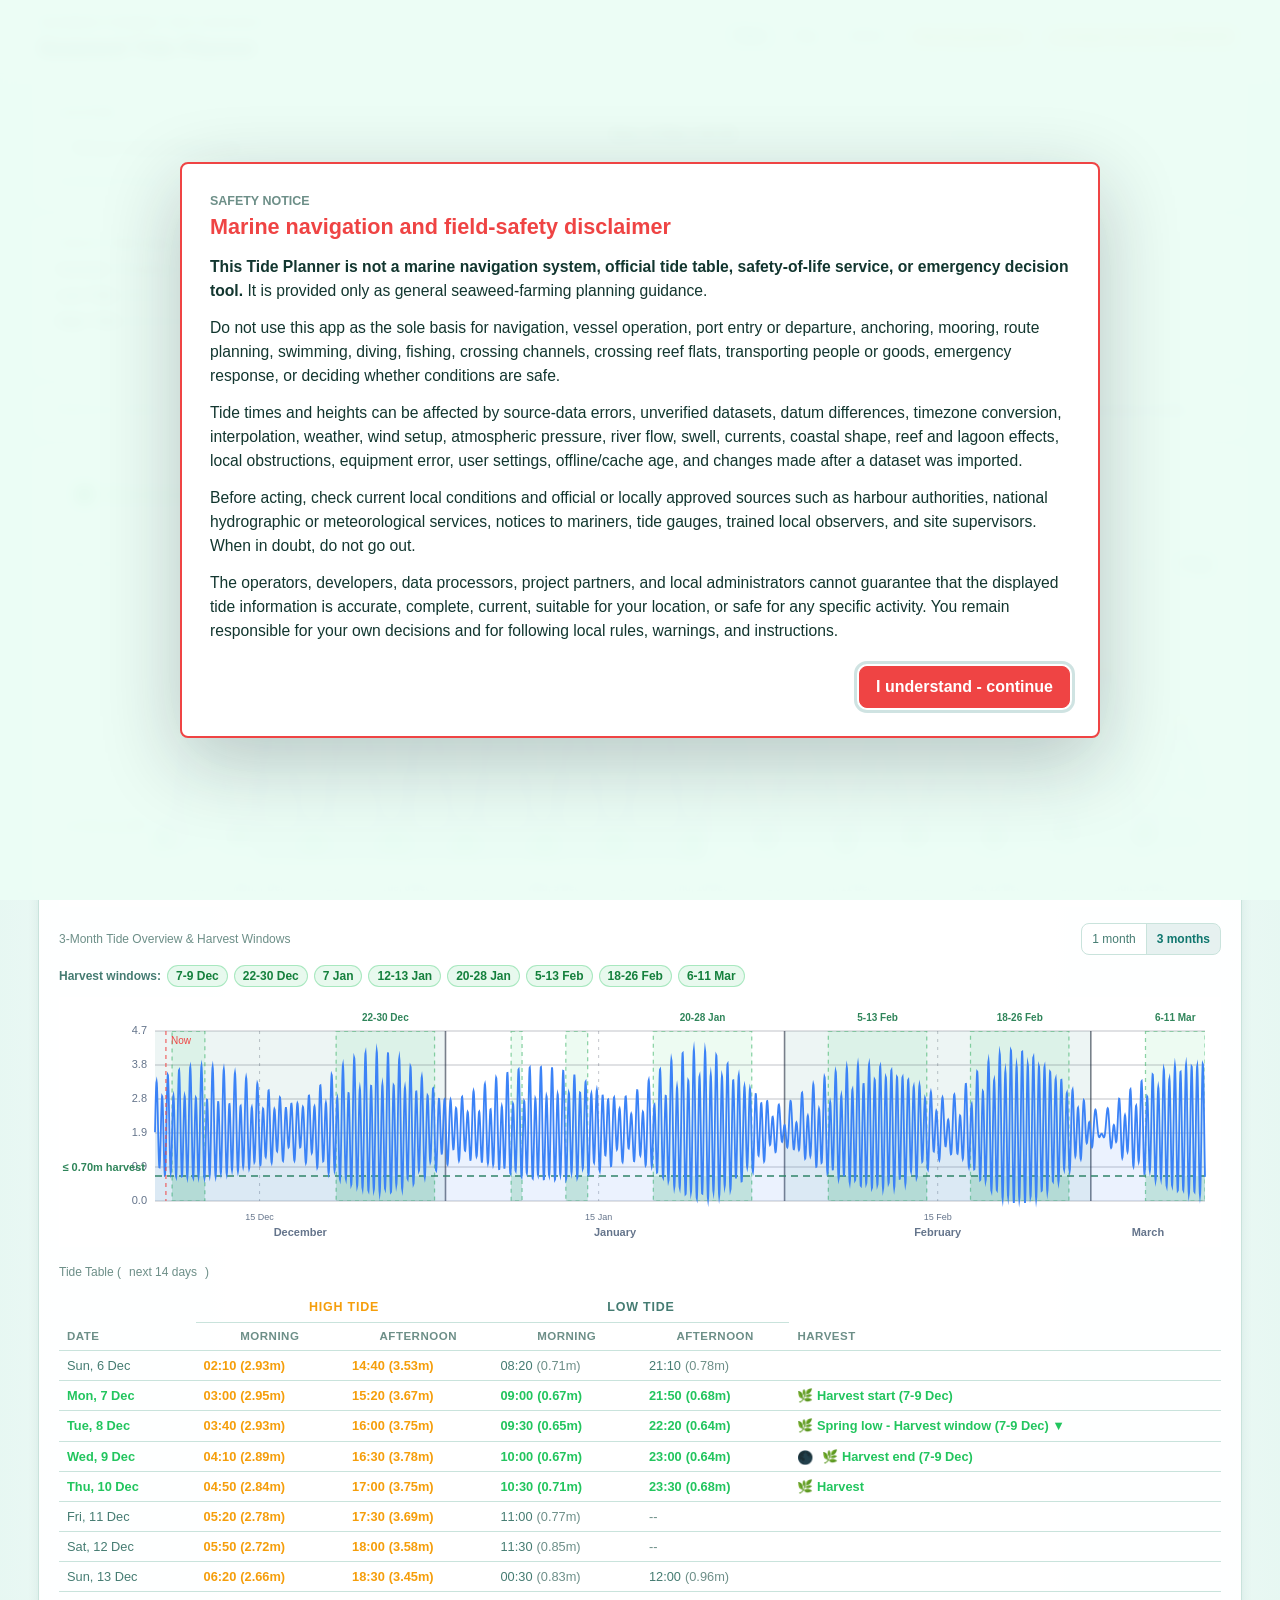
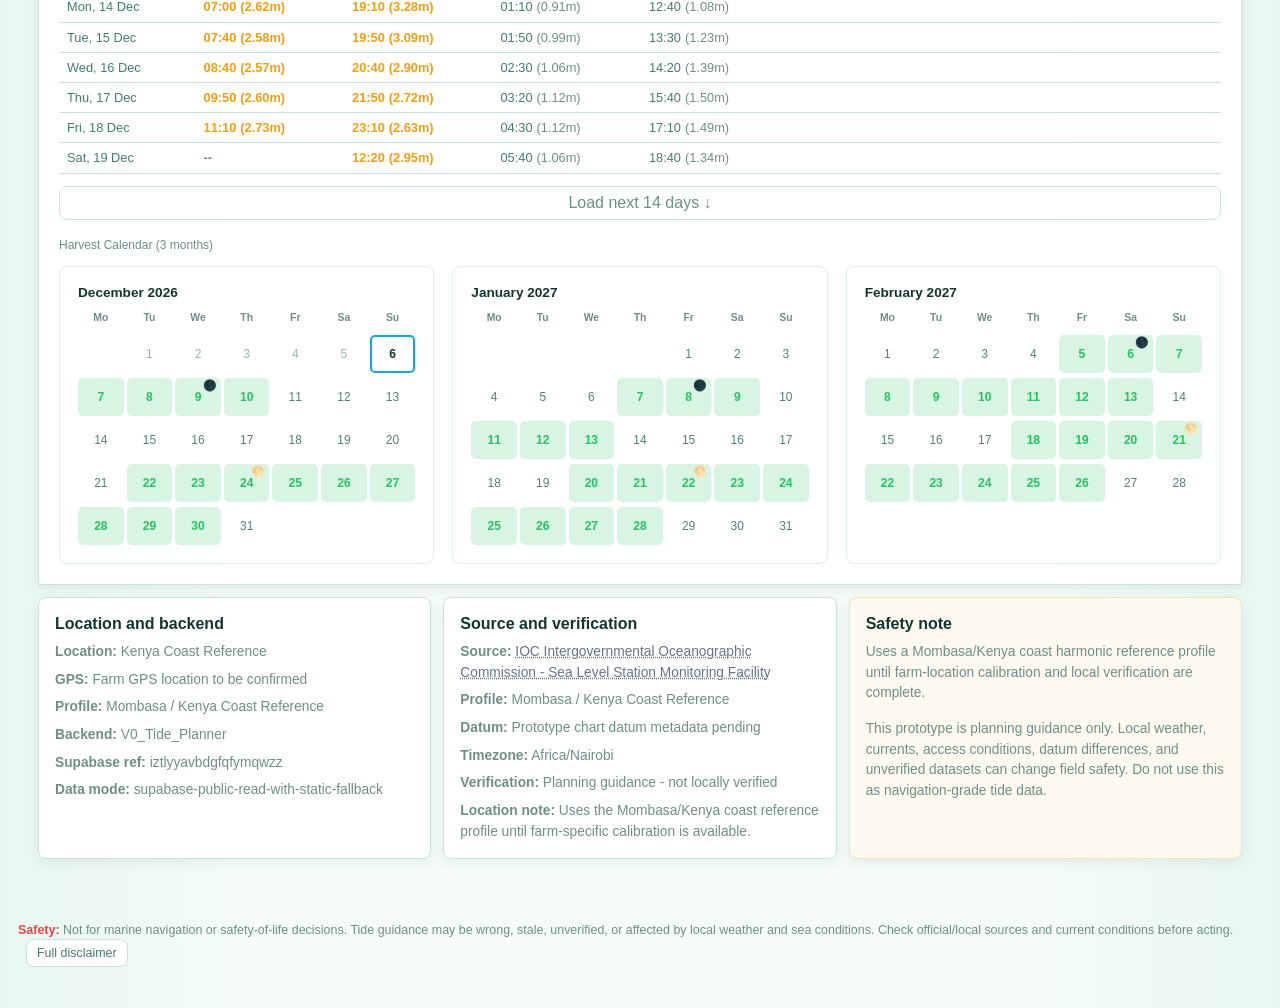
==== commit 6e8f236e: "Publish mobile tide planner layout" ====
--- a/index.html
+++ b/index.html
@@ -5,7 +5,7 @@
   <meta name="viewport" content="width=device-width, initial-scale=1">
   <meta name="theme-color" content="#0f766e">
   <title>Seaweed Tide Planner</title>
-  <link rel="stylesheet" href="./assets/css/tides.css?v=20260611-high-tide-yellow">
+  <link rel="stylesheet" href="./assets/css/tides.css?v=20260611-mobile-layout">
 </head>
 <body>
   <header class="app-header">
@@ -115,7 +115,13 @@
           <canvas id="tideChart7d" aria-label="7-day tide forecast chart"></canvas>
         </div>
 
-        <div class="station-subhead">3-Month Tide Overview &amp; Harvest Windows</div>
+        <div class="station-subhead chart-subhead">
+          <span id="overviewRangeLabel">3-Month Tide Overview &amp; Harvest Windows</span>
+          <span class="overview-range-selector" aria-label="Overview range">
+            <button type="button" data-overview-months="1">1 month</button>
+            <button type="button" data-overview-months="3" aria-pressed="true">3 months</button>
+          </span>
+        </div>
         <div id="overviewHarvestWindows" class="harvest-window-summary" aria-live="polite"></div>
         <div class="station-chart-frame overview">
           <canvas id="tideChartOverview" aria-label="3-month tide overview chart"></canvas>
@@ -175,6 +181,6 @@
   </noscript>
 
   <script type="module" src="./assets/js/disclaimer.js?v=20260611-disclaimer"></script>
-  <script type="module" src="./assets/js/tide_page.js?v=20260611-high-tide-yellow"></script>
+  <script type="module" src="./assets/js/tide_page.js?v=20260611-mobile-layout"></script>
 </body>
 </html>
--- a/assets/css/tides.css
+++ b/assets/css/tides.css
@@ -542,7 +542,8 @@
   flex-wrap: wrap;
 }
 
-.forecast-range-selector {
+.forecast-range-selector,
+.overview-range-selector {
   display: inline-flex;
   align-items: center;
   overflow: hidden;
@@ -551,7 +552,8 @@
   background: #fff;
 }
 
-.forecast-range-selector button {
+.forecast-range-selector button,
+.overview-range-selector button {
   min-height: 30px;
   padding: 0 10px;
   border: 0;
@@ -562,11 +564,13 @@
   font-size: 0.75rem;
 }
 
-.forecast-range-selector button:last-child {
+.forecast-range-selector button:last-child,
+.overview-range-selector button:last-child {
   border-right: 0;
 }
 
-.forecast-range-selector button[aria-pressed="true"] {
+.forecast-range-selector button[aria-pressed="true"],
+.overview-range-selector button[aria-pressed="true"] {
   background: rgba(15, 118, 110, 0.1);
   color: var(--accent);
   font-weight: 700;
@@ -726,6 +730,10 @@
   text-align: center;
 }
 
+.low-tide-table .high-tide-heading {
+  color: var(--warn);
+}
+
 .low-tide-table thead tr:nth-child(2) th {
   border-bottom-color: var(--border);
   color: var(--text-muted);
@@ -738,11 +746,22 @@
 }
 
 .tide-event-cell {
+  display: inline-flex;
+  gap: 4px;
   white-space: nowrap;
 }
 
 .tide-event-height {
   color: var(--text-muted);
+}
+
+.low-tide-table .high-tide-cell {
+  color: var(--warn);
+  font-weight: 700;
+}
+
+.low-tide-table .high-tide-cell .tide-event-height {
+  color: var(--warn);
 }
 
 .low-tide-table tr.harvest-row td {
@@ -1870,7 +1889,124 @@
     display: none;
   }
 
+  .location-card {
+    gap: 8px;
+  }
+
+  .location-card .clock-panel,
+  .location-card .location-card-status {
+    display: none;
+  }
+
+  .location-field {
+    gap: 6px;
+  }
+
+  .summary-card {
+    min-height: 0;
+  }
+
+  .station-tide-panel {
+    padding: 16px 10px 20px;
+  }
+
+  .station-subhead {
+    align-items: flex-start;
+    gap: 8px;
+    font-size: 0.82rem;
+  }
+
+  .chart-subhead {
+    flex-direction: row;
+  }
+
+  .station-subhead-main {
+    display: grid;
+    gap: 4px;
+  }
+
+  .harvest-chip,
+  .harvest-window-summary {
+    display: none;
+  }
+
+  .forecast-range-selector button,
+  .overview-range-selector button {
+    min-width: 48px;
+    min-height: 34px;
+    padding: 0 8px;
+    font-size: 0.8rem;
+  }
+
+  .station-chart-frame.detail {
+    height: 245px;
+    min-height: 245px;
+  }
+
+  .station-chart-frame.overview {
+    height: 235px;
+    min-height: 235px;
+  }
+
+  .station-table-wrap {
+    overflow-x: visible;
+  }
+
   .low-tide-table {
-    min-width: 560px;
-  }
-}
+    min-width: 0;
+    table-layout: fixed;
+    font-size: 0.68rem;
+  }
+
+  .low-tide-table th {
+    padding: 4px 2px;
+    font-size: 0.56rem;
+    letter-spacing: 0.2px;
+    text-align: center;
+  }
+
+  .low-tide-table th:first-child,
+  .low-tide-table td:first-child {
+    width: 16%;
+    text-align: left;
+  }
+
+  .low-tide-table td {
+    padding: 6px 2px;
+    text-align: center;
+    vertical-align: middle;
+  }
+
+  .low-tide-table tr.harvest-row td {
+    font-weight: 700;
+  }
+
+  .tide-event-cell {
+    display: inline-flex;
+    flex-direction: column;
+    gap: 1px;
+    align-items: center;
+    line-height: 1.08;
+    white-space: normal;
+  }
+
+  .tide-event-time {
+    display: block;
+  }
+
+  .tide-event-height {
+    display: block;
+    font-size: 0.86em;
+  }
+
+  .moon-symbol-inline {
+    min-width: 0;
+    margin-right: 2px;
+    font-size: 0.72rem;
+  }
+
+  .harvest-text,
+  .spring-low {
+    white-space: nowrap;
+  }
+}
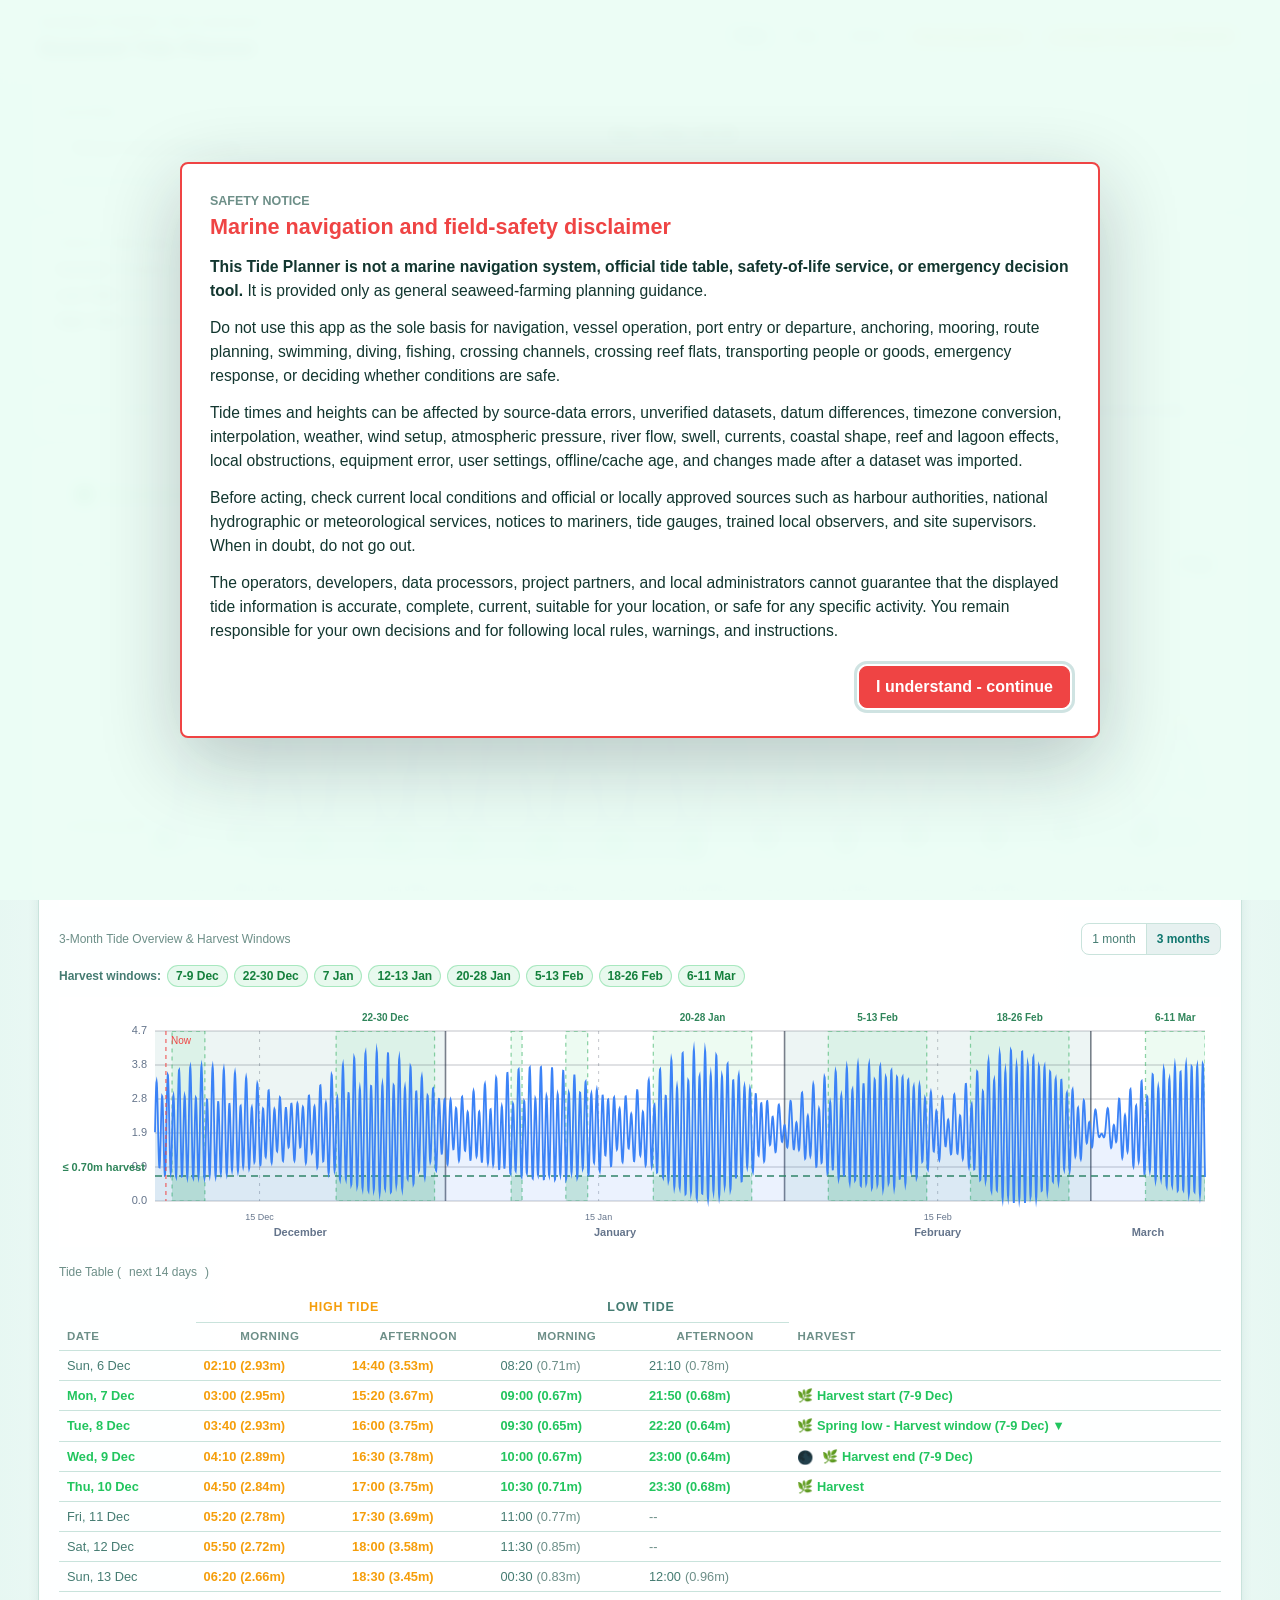
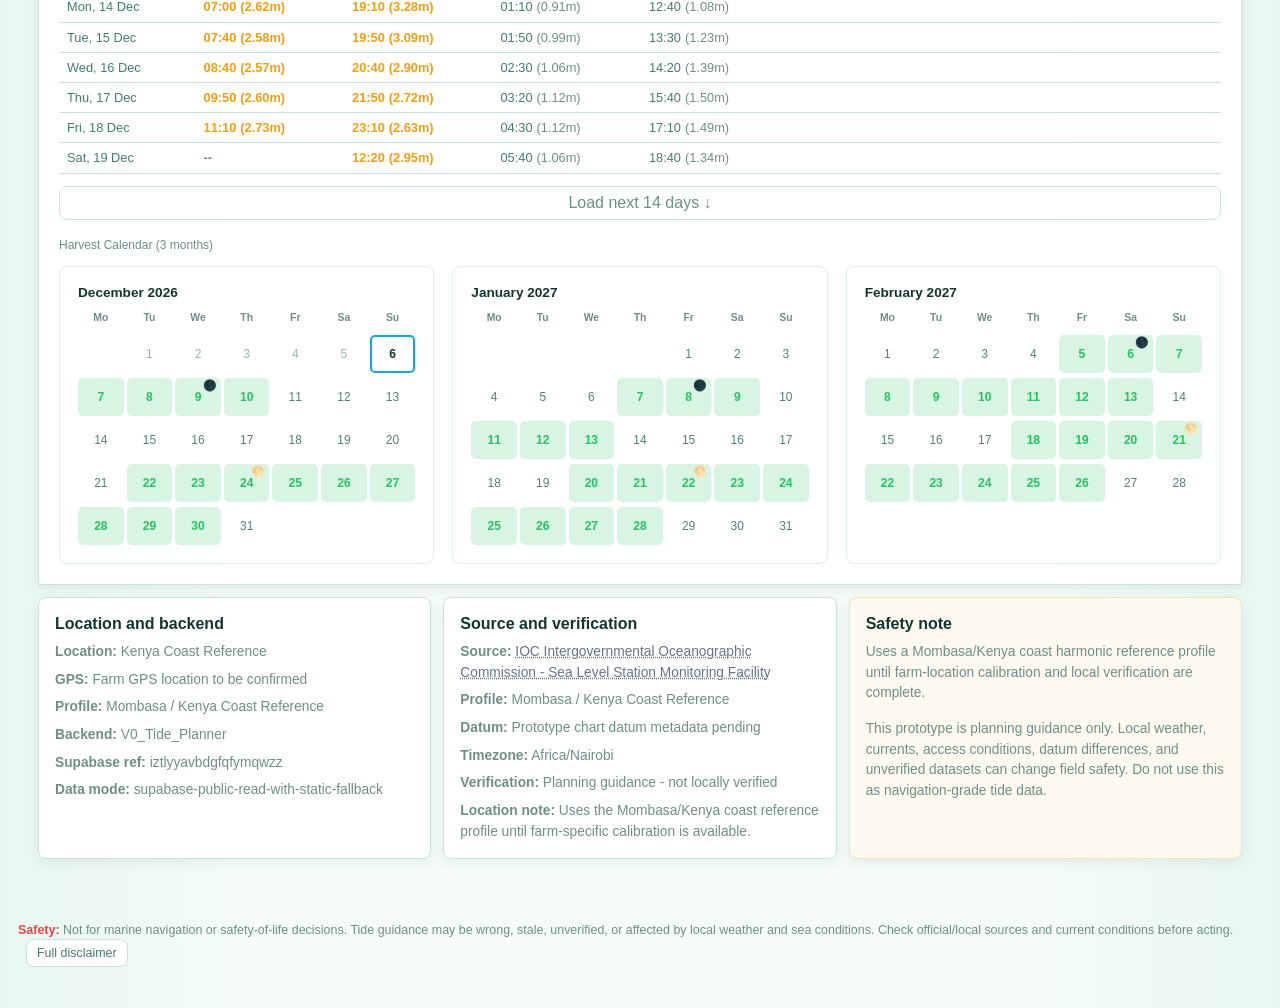
==== commit 07b7fcc9: "Publish interactive tide chart refinements" ====
--- a/index.html
+++ b/index.html
@@ -5,7 +5,7 @@
   <meta name="viewport" content="width=device-width, initial-scale=1">
   <meta name="theme-color" content="#0f766e">
   <title>Seaweed Tide Planner</title>
-  <link rel="stylesheet" href="./assets/css/tides.css?v=20260611-mobile-layout">
+  <link rel="stylesheet" href="./assets/css/tides.css?v=20260611-chart-interactions">
 </head>
 <body>
   <header class="app-header">
@@ -94,7 +94,7 @@
           <button id="thresholdDefault" type="button">Reset</button>
         </div>
 
-        <div class="station-subhead chart-subhead">
+        <div class="station-subhead chart-subhead overview-chart-subhead">
           <span class="station-subhead-main">
             <span id="forecastRangeLabel">7-Day Tide Forecast</span>
             <span class="harvest-chip">Harvest window</span>
@@ -123,7 +123,7 @@
           </span>
         </div>
         <div id="overviewHarvestWindows" class="harvest-window-summary" aria-live="polite"></div>
-        <div class="station-chart-frame overview">
+        <div class="station-chart-frame overview overview-chart-frame">
           <canvas id="tideChartOverview" aria-label="3-month tide overview chart"></canvas>
         </div>
 
@@ -181,6 +181,6 @@
   </noscript>
 
   <script type="module" src="./assets/js/disclaimer.js?v=20260611-disclaimer"></script>
-  <script type="module" src="./assets/js/tide_page.js?v=20260611-mobile-layout"></script>
+  <script type="module" src="./assets/js/tide_page.js?v=20260611-chart-interactions"></script>
 </body>
 </html>
--- a/assets/css/tides.css
+++ b/assets/css/tides.css
@@ -642,6 +642,8 @@
   border: 0;
   border-radius: 0;
   background: #fff;
+  cursor: crosshair;
+  touch-action: none;
 }
 
 .chart-legend {
@@ -1907,7 +1909,7 @@
   }
 
   .station-tide-panel {
-    padding: 16px 10px 20px;
+    padding: 16px 6px 20px;
   }
 
   .station-subhead {
@@ -1927,6 +1929,11 @@
 
   .harvest-chip,
   .harvest-window-summary {
+    display: none;
+  }
+
+  .overview-chart-subhead,
+  .overview-chart-frame {
     display: none;
   }
 
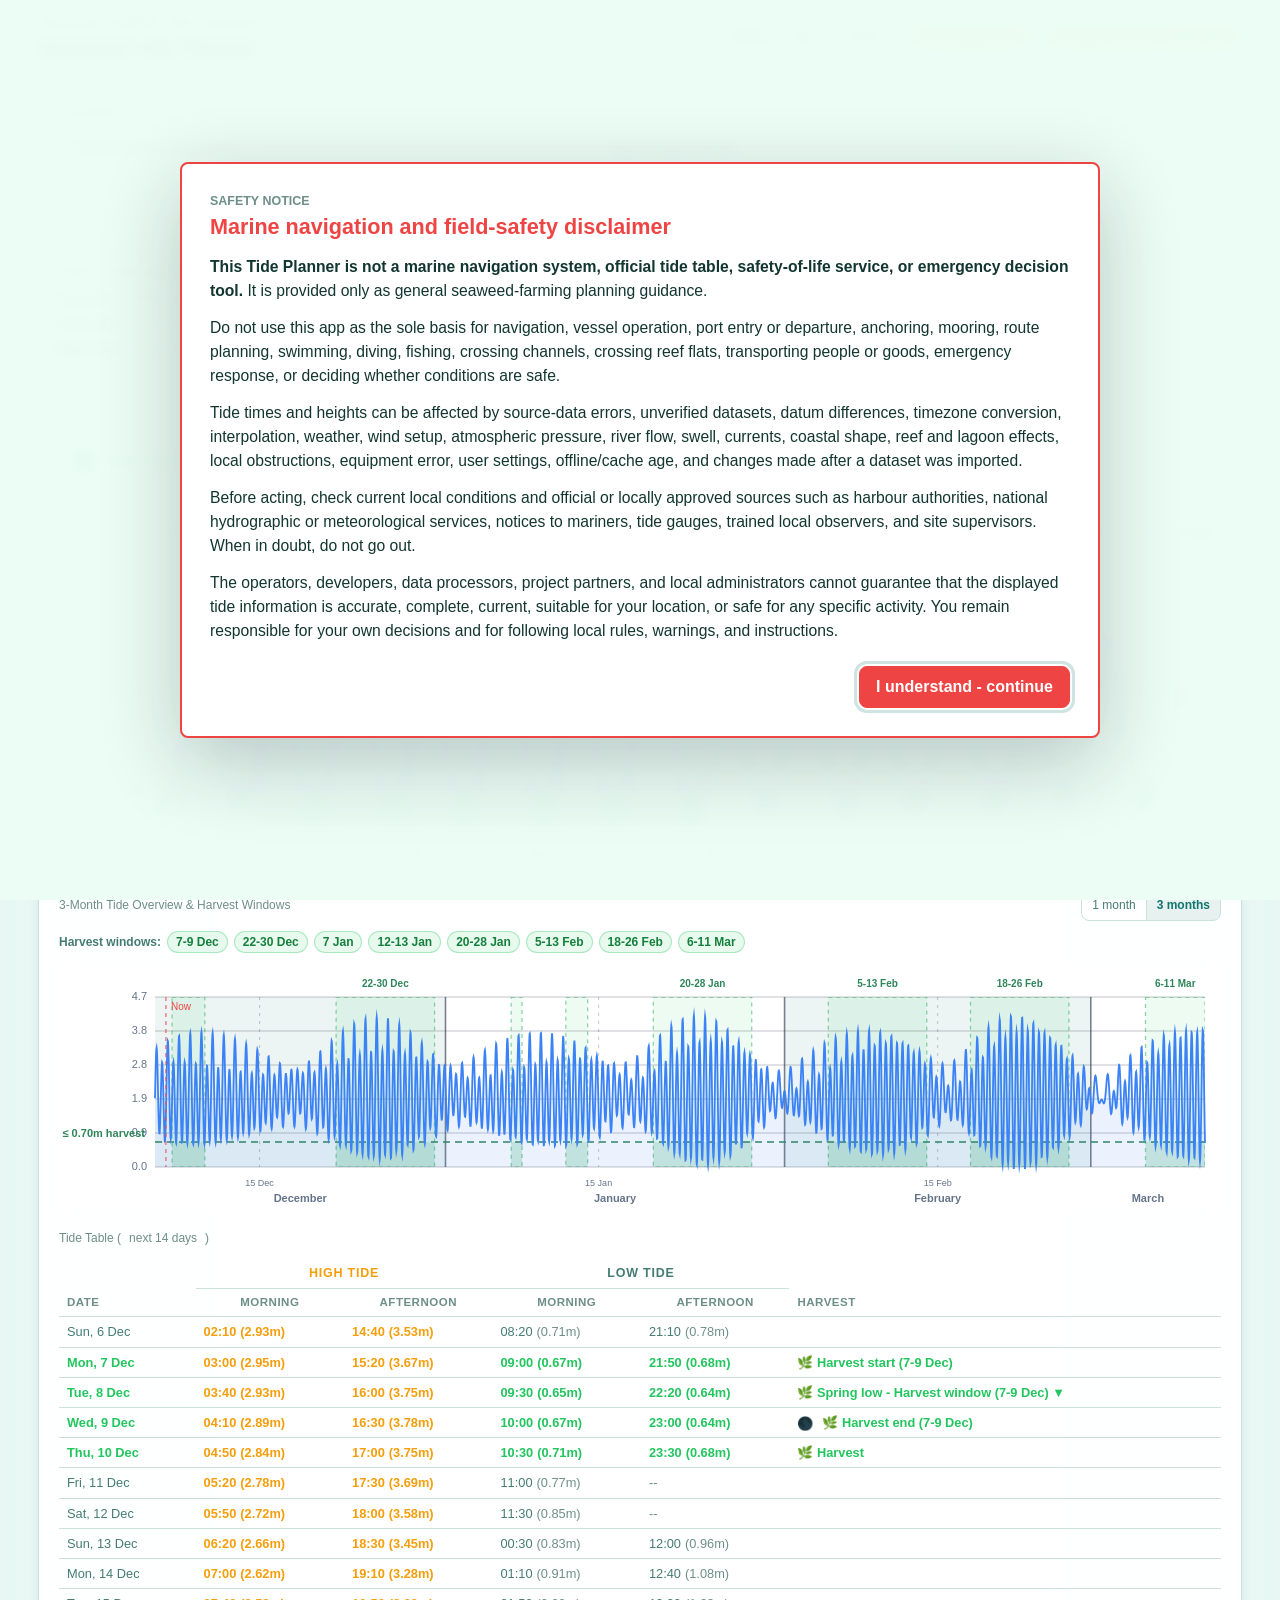
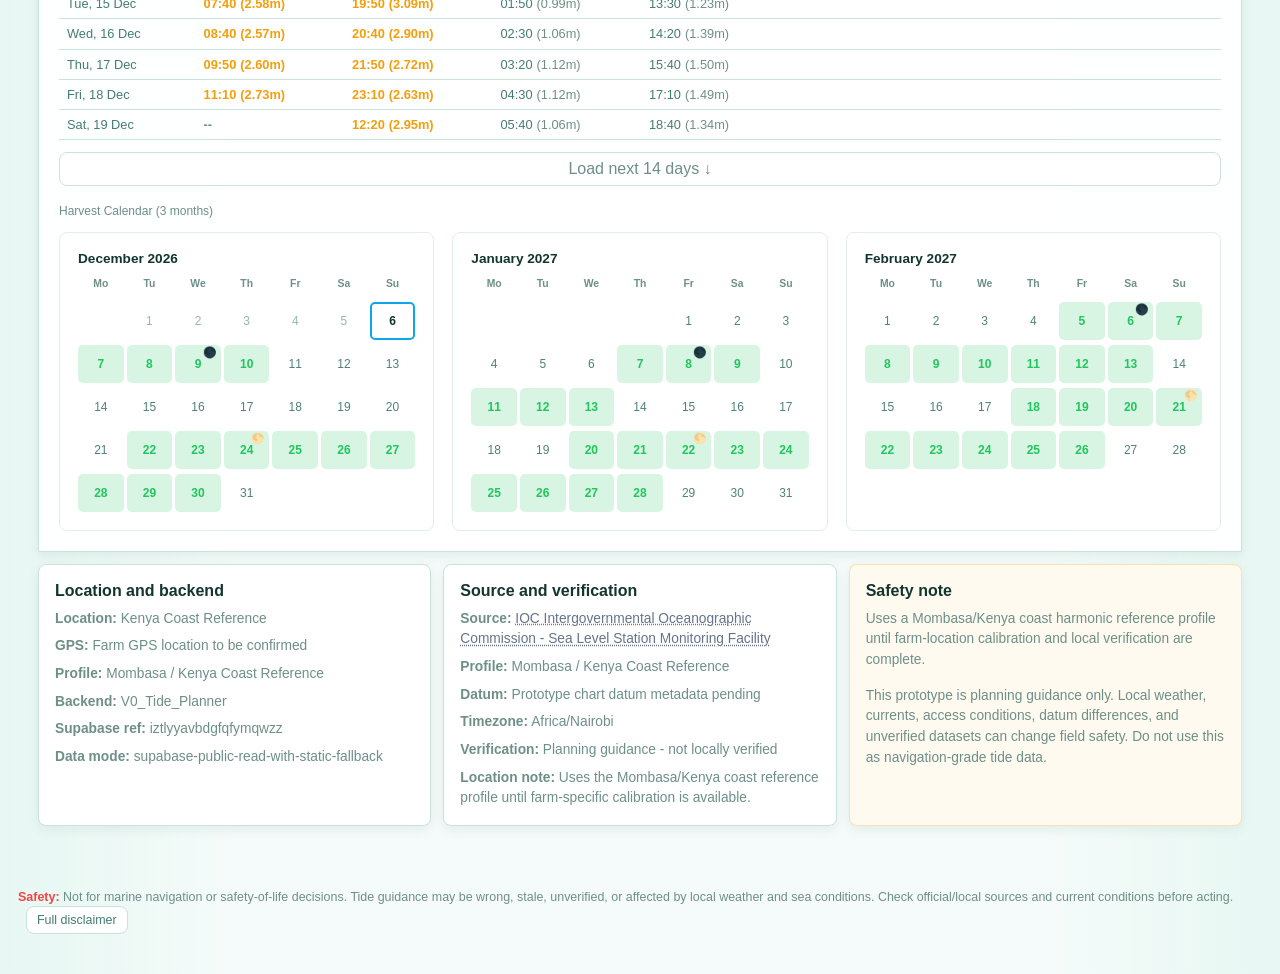
==== commit 1b359534: "Publish reference station location card" ====
--- a/index.html
+++ b/index.html
@@ -5,7 +5,7 @@
   <meta name="viewport" content="width=device-width, initial-scale=1">
   <meta name="theme-color" content="#0f766e">
   <title>Seaweed Tide Planner</title>
-  <link rel="stylesheet" href="./assets/css/tides.css?v=20260611-chart-interactions">
+  <link rel="stylesheet" href="./assets/css/tides.css?v=20260611-location-reference">
 </head>
 <body>
   <header class="app-header">
@@ -34,6 +34,7 @@
         <label for="locationSelect">Location</label>
         <select id="locationSelect"></select>
         <span id="locationMeta" class="field-hint"></span>
+        <span id="locationReferenceStation" class="field-hint location-reference-station"></span>
       </div>
 
       <div class="clock-panel" aria-live="polite">
@@ -77,10 +78,6 @@
       </article>
     </section>
 
-    <section class="reference-card" aria-label="Reference tide station">
-      <p id="referenceStationLine" class="reference-line">Reference station loading</p>
-    </section>
-
     <section class="station-tides-section" aria-label="Local tides">
       <div class="station-tide-panel">
         <div class="station-threshold-bar">
@@ -94,7 +91,7 @@
           <button id="thresholdDefault" type="button">Reset</button>
         </div>
 
-        <div class="station-subhead chart-subhead overview-chart-subhead">
+        <div class="station-subhead chart-subhead">
           <span class="station-subhead-main">
             <span id="forecastRangeLabel">7-Day Tide Forecast</span>
             <span class="harvest-chip">Harvest window</span>
@@ -115,7 +112,7 @@
           <canvas id="tideChart7d" aria-label="7-day tide forecast chart"></canvas>
         </div>
 
-        <div class="station-subhead chart-subhead">
+        <div class="station-subhead chart-subhead overview-chart-subhead">
           <span id="overviewRangeLabel">3-Month Tide Overview &amp; Harvest Windows</span>
           <span class="overview-range-selector" aria-label="Overview range">
             <button type="button" data-overview-months="1">1 month</button>
@@ -181,6 +178,6 @@
   </noscript>
 
   <script type="module" src="./assets/js/disclaimer.js?v=20260611-disclaimer"></script>
-  <script type="module" src="./assets/js/tide_page.js?v=20260611-chart-interactions"></script>
+  <script type="module" src="./assets/js/tide_page.js?v=20260611-location-reference"></script>
 </body>
 </html>
--- a/assets/css/tides.css
+++ b/assets/css/tides.css
@@ -402,15 +402,6 @@
   line-height: 1.28;
 }
 
-.reference-card {
-  margin: 0 0 12px;
-  padding: 10px 14px;
-  border: 1px solid var(--border);
-  border-radius: 8px;
-  background: rgba(255, 255, 255, 0.9);
-  box-shadow: var(--shadow);
-}
-
 .status-pill {
   display: inline-flex;
   align-items: center;
@@ -450,17 +441,6 @@
   border-radius: 8px 8px 0 0;
   background: rgba(255, 255, 255, 0.96);
   box-shadow: var(--shadow);
-}
-
-.reference-line {
-  margin: 0 0 6px;
-  color: var(--text-muted);
-  font-size: 0.88rem;
-  overflow-wrap: anywhere;
-}
-
-.reference-line a {
-  overflow-wrap: anywhere;
 }
 
 .station-threshold-bar {
